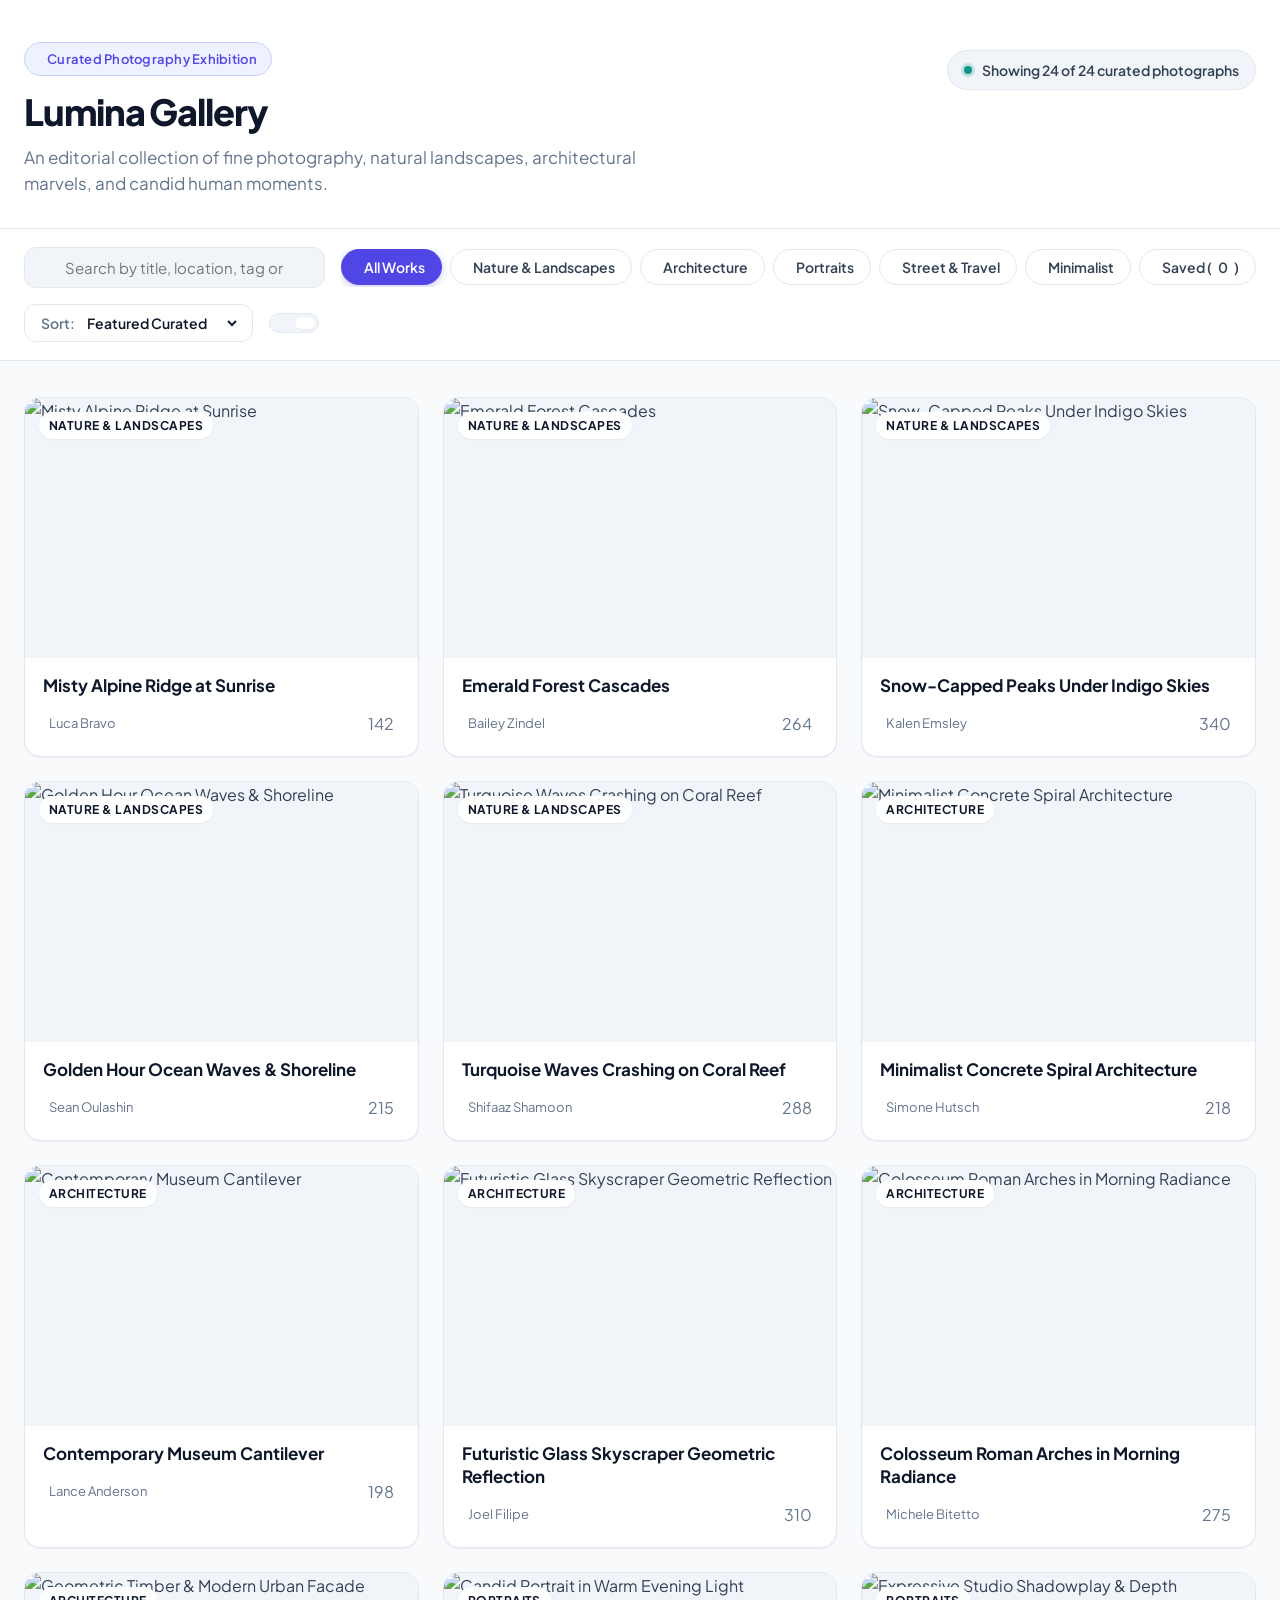
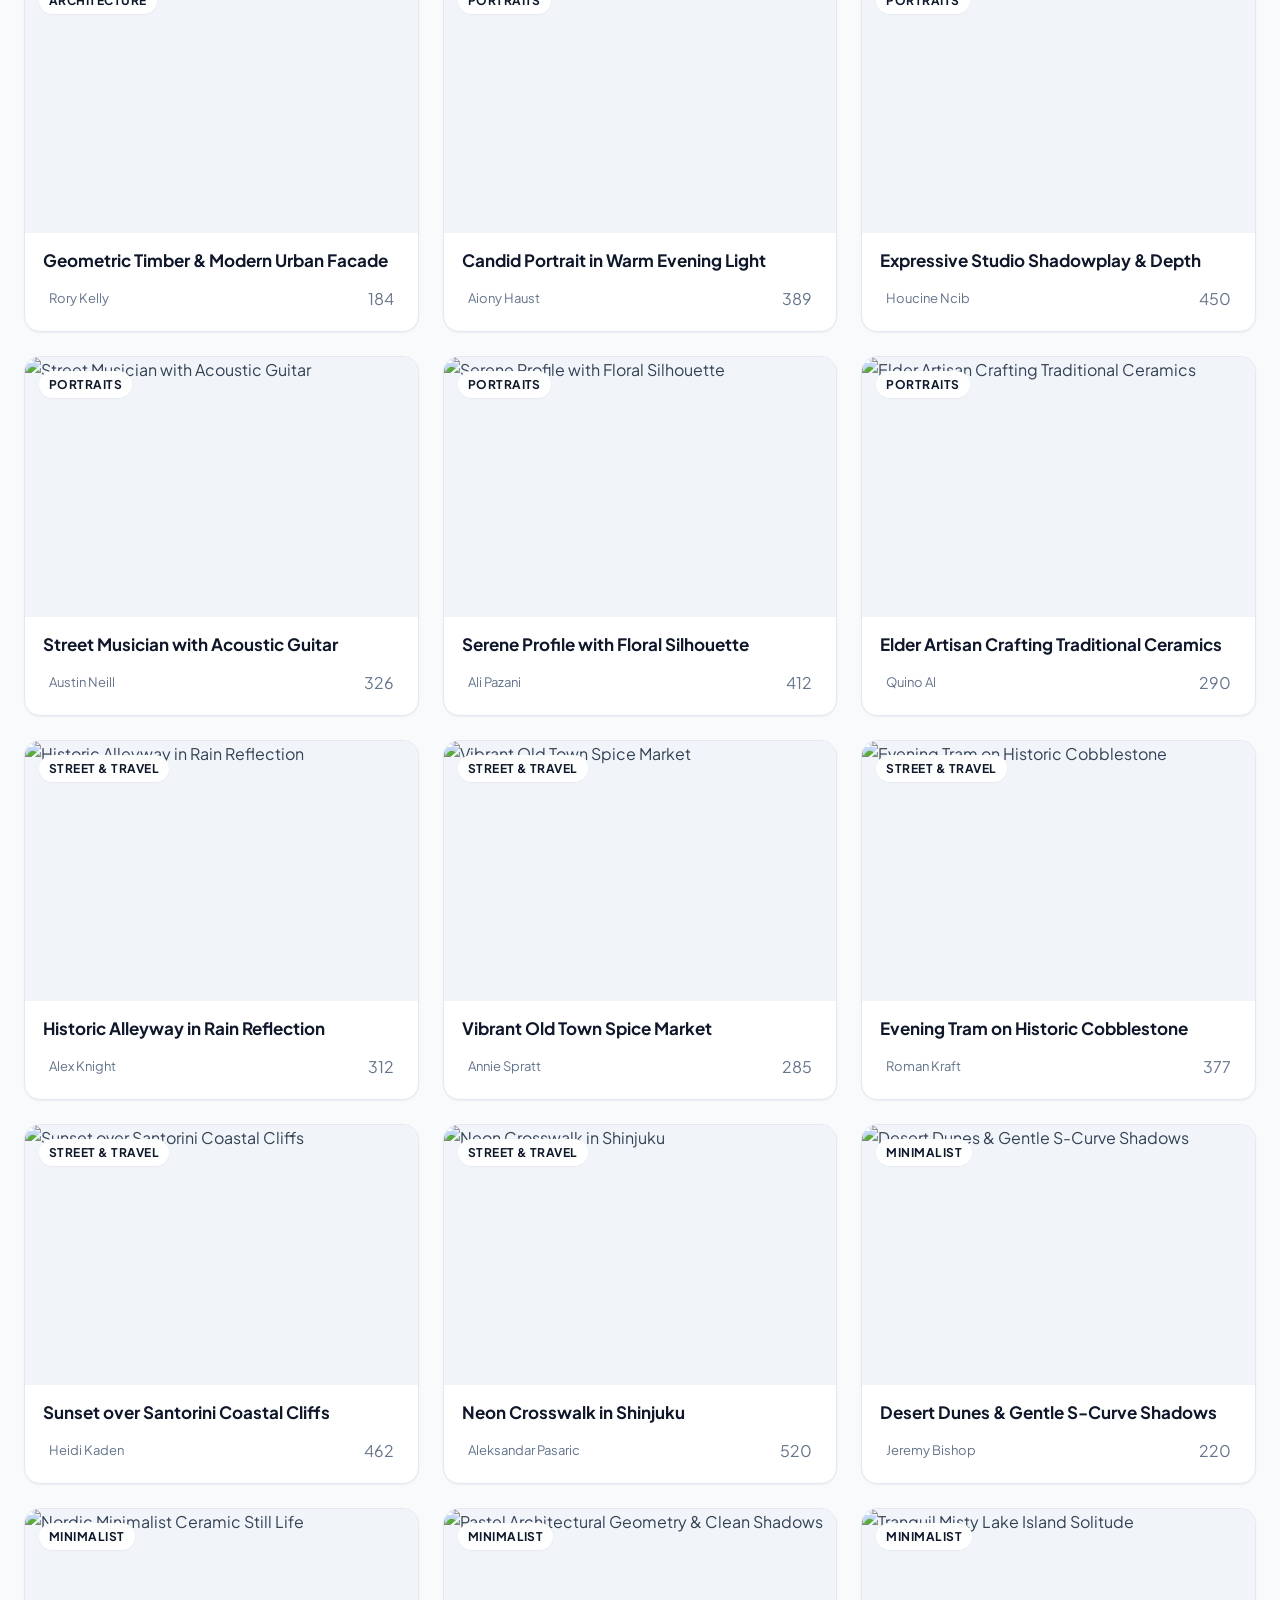
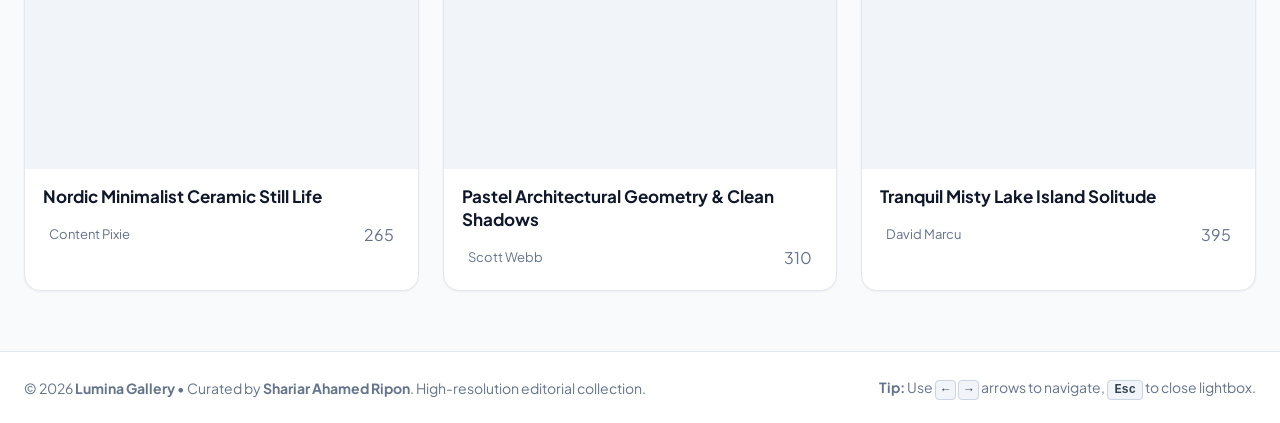
==== Task-01_CodeAlpha_ImageGallery/index.html @ cdcf2222 "feat(Task-01): complete Lumina Image Gallery with editorial UI, EXIF metadata, favorites, sorting, a" ====
<!DOCTYPE html>
<html lang="en">
<head>
  <meta charset="UTF-8">
  <meta name="viewport" content="width=device-width, initial-scale=1.0">
  <title>Lumina Gallery — Curated Visual Stories | CodeAlpha</title>
  <meta name="description" content="A human-crafted, responsive photography gallery featuring category filtering, instant search, and an interactive lightbox viewer.">
  
  <!-- Google Fonts: Plus Jakarta Sans -->
  <link rel="preconnect" href="https://fonts.googleapis.com">
  <link rel="preconnect" href="https://fonts.gstatic.com" crossorigin>
  <link href="https://fonts.googleapis.com/css2?family=Plus+Jakarta+Sans:wght@400;500;600;700;800&display=swap" rel="stylesheet">
  
  <!-- Remix Icons for clean, modern iconography -->
  <link href="https://cdn.jsdelivr.net/npm/remixicon@4.3.0/fonts/remixicon.css" rel="stylesheet">
  
  <!-- Custom Stylesheet -->
  <link rel="stylesheet" href="style.css">
</head>
<body>

  <!-- ==================== HEADER & HERO ==================== -->
  <header class="gallery-header">
    <div class="container header-container">
      <div class="brand">
        <div class="brand-badge">
          <i class="ri-camera-3-line"></i>
          <span>Curated Photography Exhibition</span>
        </div>
        <h1 class="brand-title">Lumina Gallery</h1>
        <p class="brand-subtitle">An editorial collection of fine photography, natural landscapes, architectural marvels, and candid human moments.</p>
      </div>

      <!-- Quick Stats & Actions -->
      <div class="header-actions">
        <div class="stats-badge" id="statsBadge">
          <span class="pulse-dot"></span>
          <span id="photoCountText">Showing 24 curated photographs</span>
        </div>
      </div>
    </div>
  </header>

  <!-- ==================== CONTROLS BAR (SEARCH & FILTERS) ==================== -->
  <section class="controls-section">
    <div class="container">
      <div class="controls-wrapper">
        
        <!-- Search Input -->
        <div class="search-box">
          <i class="ri-search-2-line search-icon"></i>
          <input 
            type="text" 
            id="searchInput" 
            placeholder="Search by title, location, tag or photographer..." 
            autocomplete="off"
            aria-label="Search gallery"
          >
          <button class="clear-search-btn" id="clearSearchBtn" aria-label="Clear search">
            <i class="ri-close-line"></i>
          </button>
        </div>

        <!-- Category Filters -->
        <div class="filter-group" role="tablist" aria-label="Gallery Categories">
          <button class="filter-pill active" data-category="all" role="tab" aria-selected="true">
            <i class="ri-apps-2-line"></i> All Works
          </button>
          <button class="filter-pill" data-category="nature" role="tab" aria-selected="false">
            <i class="ri-leaf-line"></i> Nature & Landscapes
          </button>
          <button class="filter-pill" data-category="architecture" role="tab" aria-selected="false">
            <i class="ri-building-4-line"></i> Architecture
          </button>
          <button class="filter-pill" data-category="portraits" role="tab" aria-selected="false">
            <i class="ri-user-smile-line"></i> Portraits
          </button>
          <button class="filter-pill" data-category="street" role="tab" aria-selected="false">
            <i class="ri-road-map-line"></i> Street & Travel
          </button>
          <button class="filter-pill" data-category="minimalist" role="tab" aria-selected="false">
            <i class="ri-compasses-2-line"></i> Minimalist
          </button>
          <button class="filter-pill fav-filter-pill" data-category="favorites" role="tab" aria-selected="false">
            <i class="ri-heart-3-line"></i> Saved (<span id="favCount">0</span>)
          </button>
        </div>

        <!-- Sort Dropdown -->
        <div class="sort-wrapper">
          <label for="sortSelect" class="sort-label"><i class="ri-arrow-up-down-line"></i> Sort:</label>
          <select id="sortSelect" class="sort-select" aria-label="Sort gallery photographs">
            <option value="featured">Featured Curated</option>
            <option value="likes-desc">Most Liked &bull; Popular</option>
            <option value="title-asc">Title &bull; A &rarr; Z</option>
            <option value="title-desc">Title &bull; Z &rarr; A</option>
          </select>
        </div>

        <!-- Layout View Toggle -->
        <div class="layout-toggle" aria-label="Grid layout toggle">
          <button class="view-btn" id="masonryViewBtn" title="Masonry Layout" aria-label="Masonry layout">
            <i class="ri-dashboard-line"></i>
          </button>
          <button class="view-btn active" id="balancedViewBtn" title="Balanced Grid Layout" aria-label="Balanced grid layout">
            <i class="ri-grid-fill"></i>
          </button>
        </div>

      </div>
    </div>
  </section>

  <!-- ==================== MAIN GALLERY SECTION ==================== -->
  <main class="container gallery-main">
    
    <!-- Gallery Grid Container -->
    <div class="gallery-grid balanced-layout" id="galleryGrid">
      <!-- Image cards are dynamically injected via JavaScript -->
    </div>

    <!-- Empty State (When no search/filter matches) -->
    <div class="empty-state" id="emptyState">
      <div class="empty-icon-wrap">
        <i class="ri-image-line"></i>
      </div>
      <h3 class="empty-title">No matching photographs found</h3>
      <p class="empty-desc">Try searching for different keywords or select a different category from above.</p>
      <button class="reset-filter-btn" id="resetFilterBtn">
        <i class="ri-refresh-line"></i> Reset Filters
      </button>
    </div>

  </main>

  <!-- ==================== LIGHTBOX MODAL ==================== -->
  <div class="lightbox-modal" id="lightboxModal" role="dialog" aria-modal="true" aria-hidden="true" tabindex="-1">
    
    <!-- Top Utility Bar -->
    <div class="lightbox-topbar">
      <div class="lightbox-counter">
        <span id="lbCurrentIndex">1</span> / <span id="lbTotalCount">12</span>
      </div>

      <div class="lightbox-actions">
        <button class="lb-btn" id="lbShareBtn" title="Share & Copy Direct Link" aria-label="Share photograph link">
          <i class="ri-share-forward-line"></i>
        </button>
        <button class="lb-btn" id="lbZoomBtn" title="Toggle Zoom (Z)" aria-label="Toggle zoom">
          <i class="ri-zoom-in-line" id="lbZoomIcon"></i>
        </button>
        <button class="lb-btn" id="lbFullscreenBtn" title="Toggle Fullscreen (F)" aria-label="Toggle fullscreen">
          <i class="ri-fullscreen-line" id="lbFsIcon"></i>
        </button>
        <a class="lb-btn" id="lbDownloadBtn" title="Download Image" aria-label="Download image" target="_blank" rel="noopener noreferrer" download>
          <i class="ri-download-2-line"></i>
        </a>
        <button class="lb-btn lb-close-btn" id="lbCloseBtn" title="Close Lightbox (Esc)" aria-label="Close lightbox">
          <i class="ri-close-line"></i>
        </button>
      </div>
    </div>

    <!-- Main Viewport (Image Stage) -->
    <div class="lightbox-viewport" id="lbViewport">
      <!-- Navigation Prev Button -->
      <button class="lb-nav-btn lb-prev-btn" id="lbPrevBtn" title="Previous Image (Left Arrow)" aria-label="Previous image">
        <i class="ri-arrow-left-s-line"></i>
      </button>

      <!-- Centered Image Container -->
      <div class="lightbox-img-wrapper" id="lbImgWrapper">
        <div class="lb-loader" id="lbLoader">
          <span class="spinner"></span>
        </div>
        <img src="" alt="Expanded View" id="lbMainImage" class="lightbox-img" draggable="false">
      </div>

      <!-- Navigation Next Button -->
      <button class="lb-nav-btn lb-next-btn" id="lbNextBtn" title="Next Image (Right Arrow)" aria-label="Next image">
        <i class="ri-arrow-right-s-line"></i>
      </button>
    </div>

    <!-- Bottom Caption & Metadata Bar -->
    <div class="lightbox-bottombar">
      <div class="lb-meta-left">
        <span class="lb-category-tag" id="lbCategory">Category</span>
        <h2 class="lb-title" id="lbTitle">Photograph Title</h2>
        <div class="lb-details">
          <span class="lb-author"><i class="ri-user-line"></i> <strong id="lbAuthor">Photographer</strong></span>
          <span class="lb-divider">&bull;</span>
          <span class="lb-location"><i class="ri-map-pin-2-line"></i> <span id="lbLocation">Location</span></span>
        </div>
        
        <!-- EXIF Camera Specs Grid -->
        <div class="lb-exif-grid" id="lbExifGrid">
          <div class="exif-badge" title="Camera Model"><i class="ri-camera-3-line"></i> <span id="lbCamera">Sony α7 IV</span></div>
          <div class="exif-badge" title="Focal Length & Aperture"><i class="ri-focus-2-line"></i> <span id="lbLens">35mm &bull; ƒ/1.8</span></div>
          <div class="exif-badge" title="Exposure & ISO"><i class="ri-timer-line"></i> <span id="lbShutter">1/500s &bull; ISO 100</span></div>
          <div class="exif-badge" title="Resolution"><i class="ri-aspect-ratio-line"></i> <span id="lbResolution">6000 × 4000</span></div>
        </div>
      </div>
      
      <div class="lb-meta-right">
        <button class="lb-like-btn" id="lbLikeBtn">
          <i class="ri-heart-line" id="lbLikeIcon"></i>
          <span id="lbLikeCount">0</span>
        </button>
      </div>
    </div>

  </div>

  <!-- Toast Notification Container -->
  <div class="toast-container" id="toastContainer" aria-live="polite"></div>

  <!-- ==================== FOOTER ==================== -->
  <footer class="gallery-footer">
    <div class="container footer-content">
      <p class="footer-copy">
        &copy; 2026 <strong>Lumina Gallery</strong> &bull; Curated by <strong>Shariar Ahamed Ripon</strong>. High-resolution editorial collection.
      </p>
      <div class="footer-links">
        <span><i class="ri-keyboard-line"></i> <strong>Tip:</strong> Use <kbd>&larr;</kbd> <kbd>&rarr;</kbd> arrows to navigate, <kbd>Esc</kbd> to close lightbox.</span>
      </div>
    </div>
  </footer>

  <!-- Custom Gallery Script -->
  <script src="script.js"></script>
</body>
</html>
---- Task-01_CodeAlpha_ImageGallery/style.css ----
/* ==========================================================================
   Lumina Gallery — Modern Editorial Design System
   Human-Crafted Light Aesthetic (CodeAlpha Internship Task 01)
   ========================================================================== */

/* --------------------------------------------------------------------------
   1. CSS Custom Properties / Design Tokens
   -------------------------------------------------------------------------- */
:root {
  /* Color Palette (Clean Light & Neutral Slate) */
  --bg-primary: #F8FAFC;         /* Crisp Slate canvas */
  --bg-surface: #FFFFFF;         /* Pure white container surface */
  --bg-subtle: #F1F5F9;          /* Soft neutral fill */
  --bg-elevated: #FFFFFF;

  /* Text Colors */
  --text-primary: #0F172A;       /* High-contrast charcoal heading */
  --text-secondary: #334155;     /* Readable body slate */
  --text-muted: #64748B;         /* Subdued caption */
  --text-inverse: #FFFFFF;

  /* Brand Accents */
  --accent-primary: #4F46E5;     /* Refined Indigo */
  --accent-hover: #4338CA;       /* Deep Indigo hover */
  --accent-light: #EEF2FF;       /* Soft Indigo tint */
  --accent-border: #C7D2FE;

  --accent-emerald: #0D9488;
  --accent-rose: #E11D48;
  --accent-amber: #D97706;

  /* Borders & Dividers */
  --border-subtle: #E2E8F0;
  --border-strong: #CBD5E1;

  /* Elevations & Realistic Multi-layered Shadows */
  --shadow-sm: 0 1px 2px 0 rgba(15, 23, 42, 0.05);
  --shadow-md: 0 4px 6px -1px rgba(15, 23, 42, 0.07), 0 2px 4px -2px rgba(15, 23, 42, 0.05);
  --shadow-lg: 0 10px 25px -3px rgba(15, 23, 42, 0.08), 0 4px 6px -4px rgba(15, 23, 42, 0.04);
  --shadow-xl: 0 20px 35px -5px rgba(15, 23, 42, 0.12), 0 8px 10px -6px rgba(15, 23, 42, 0.06);

  /* Typography */
  --font-family: 'Plus Jakarta Sans', system-ui, -apple-system, BlinkMacSystemFont, 'Segoe UI', Roboto, sans-serif;

  /* Transitions & Animation Timings */
  --transition-fast: 150ms cubic-bezier(0.4, 0, 0.2, 1);
  --transition-base: 250ms cubic-bezier(0.4, 0, 0.2, 1);
  --transition-smooth: 350ms cubic-bezier(0.16, 1, 0.3, 1);

  /* Radius */
  --radius-sm: 8px;
  --radius-md: 12px;
  --radius-lg: 16px;
  --radius-xl: 24px;
  --radius-full: 9999px;
}

/* --------------------------------------------------------------------------
   2. Reset & Global Styles
   -------------------------------------------------------------------------- */
*, *::before, *::after {
  box-sizing: border-box;
  margin: 0;
  padding: 0;
}

html {
  scroll-behavior: smooth;
  -webkit-font-smoothing: antialiased;
  -moz-osx-font-smoothing: grayscale;
}

body {
  font-family: var(--font-family);
  background-color: var(--bg-primary);
  color: var(--text-secondary);
  line-height: 1.6;
  min-height: 100vh;
  display: flex;
  flex-direction: column;
}

img {
  max-width: 100%;
  height: auto;
  display: block;
}

button, input {
  font-family: inherit;
  font-size: inherit;
  border: none;
  outline: none;
}

button {
  cursor: pointer;
}

.container {
  width: 100%;
  max-width: 1280px;
  margin: 0 auto;
  padding: 0 24px;
}

/* --------------------------------------------------------------------------
   3. Header & Hero Section
   -------------------------------------------------------------------------- */
.gallery-header {
  background-color: var(--bg-surface);
  border-bottom: 1px solid var(--border-subtle);
  padding: 40px 0 32px 0;
}

.header-container {
  display: flex;
  justify-content: space-between;
  align-items: flex-start;
  gap: 24px;
  flex-wrap: wrap;
}

.brand {
  max-width: 680px;
}

.brand-badge {
  display: inline-flex;
  align-items: center;
  gap: 8px;
  background-color: var(--accent-light);
  color: var(--accent-primary);
  border: 1px solid var(--accent-border);
  padding: 6px 14px;
  border-radius: var(--radius-full);
  font-size: 0.8125rem;
  font-weight: 600;
  margin-bottom: 14px;
  letter-spacing: 0.02em;
}

.brand-title {
  font-size: 2.25rem;
  font-weight: 800;
  color: var(--text-primary);
  letter-spacing: -0.03em;
  line-height: 1.2;
  margin-bottom: 10px;
}

.brand-subtitle {
  font-size: 1.0625rem;
  color: var(--text-muted);
  line-height: 1.55;
}

.header-actions {
  display: flex;
  align-items: center;
  gap: 12px;
  padding-top: 10px;
}

.stats-badge {
  display: inline-flex;
  align-items: center;
  gap: 10px;
  background-color: var(--bg-subtle);
  border: 1px solid var(--border-subtle);
  padding: 8px 16px;
  border-radius: var(--radius-full);
  font-size: 0.875rem;
  font-weight: 600;
  color: var(--text-secondary);
}

.pulse-dot {
  width: 8px;
  height: 8px;
  border-radius: 50%;
  background-color: var(--accent-emerald);
  box-shadow: 0 0 0 3px rgba(13, 148, 136, 0.2);
}

/* --------------------------------------------------------------------------
   4. Controls Section (Search & Categories)
   -------------------------------------------------------------------------- */
.controls-section {
  position: sticky;
  top: 0;
  z-index: 40;
  background-color: rgba(255, 255, 255, 0.92);
  backdrop-filter: blur(12px);
  -webkit-backdrop-filter: blur(12px);
  border-bottom: 1px solid var(--border-subtle);
  padding: 18px 0;
}

.controls-wrapper {
  display: flex;
  align-items: center;
  gap: 16px;
  flex-wrap: wrap;
}

/* Search Box */
.search-box {
  position: relative;
  flex: 1 1 280px;
  min-width: 240px;
  display: flex;
  align-items: center;
}

.search-icon {
  position: absolute;
  left: 14px;
  font-size: 1.125rem;
  color: var(--text-muted);
  pointer-events: none;
}

#searchInput {
  width: 100%;
  padding: 10px 40px 10px 40px;
  background-color: var(--bg-subtle);
  border: 1px solid var(--border-subtle);
  border-radius: var(--radius-md);
  font-size: 0.9375rem;
  color: var(--text-primary);
  transition: all var(--transition-fast);
}

#searchInput:focus {
  background-color: var(--bg-surface);
  border-color: var(--accent-primary);
  box-shadow: 0 0 0 3px rgba(79, 70, 229, 0.12);
}

.clear-search-btn {
  position: absolute;
  right: 12px;
  background: transparent;
  color: var(--text-muted);
  font-size: 1.125rem;
  display: none;
  align-items: center;
  justify-content: center;
  padding: 4px;
  border-radius: 50%;
  transition: color var(--transition-fast);
}

.clear-search-btn:hover {
  color: var(--text-primary);
}

.clear-search-btn.show {
  display: flex;
}

/* Category Filter Pills */
.filter-group {
  display: flex;
  align-items: center;
  gap: 8px;
  overflow-x: auto;
  padding-bottom: 2px;
  scrollbar-width: none;
}

.filter-group::-webkit-scrollbar {
  display: none;
}

.filter-pill {
  display: inline-flex;
  align-items: center;
  gap: 6px;
  padding: 8px 16px;
  background-color: var(--bg-surface);
  border: 1px solid var(--border-subtle);
  border-radius: var(--radius-full);
  font-size: 0.875rem;
  font-weight: 600;
  color: var(--text-secondary);
  white-space: nowrap;
  transition: all var(--transition-fast);
}

.filter-pill:hover {
  background-color: var(--bg-subtle);
  border-color: var(--border-strong);
  color: var(--text-primary);
}

.filter-pill.active {
  background-color: var(--accent-primary);
  border-color: var(--accent-primary);
  color: var(--text-inverse);
  box-shadow: 0 2px 8px -1px rgba(79, 70, 229, 0.35);
}

.filter-pill.fav-filter-pill:hover {
  border-color: var(--accent-rose);
  color: var(--accent-rose);
}

.filter-pill.fav-filter-pill.active {
  background-color: var(--accent-rose);
  border-color: var(--accent-rose);
  color: var(--text-inverse);
  box-shadow: 0 2px 8px -1px rgba(225, 29, 72, 0.35);
}

/* Sort Selector */
.sort-wrapper {
  display: flex;
  align-items: center;
  gap: 8px;
  background-color: var(--bg-surface);
  border: 1px solid var(--border-subtle);
  border-radius: var(--radius-md);
  padding: 4px 12px;
  font-size: 0.875rem;
}

.sort-label {
  display: inline-flex;
  align-items: center;
  gap: 4px;
  font-weight: 600;
  color: var(--text-muted);
  white-space: nowrap;
}

.sort-select {
  background: transparent;
  border: none;
  font-family: inherit;
  font-size: 0.875rem;
  font-weight: 600;
  color: var(--text-primary);
  outline: none;
  cursor: pointer;
  padding: 4px 0;
}

/* Layout View Toggle */
.layout-toggle {
  display: flex;
  align-items: center;
  background-color: var(--bg-subtle);
  border: 1px solid var(--border-subtle);
  border-radius: var(--radius-md);
  padding: 3px;
  gap: 2px;
}

.view-btn {
  background: transparent;
  color: var(--text-muted);
  padding: 6px 10px;
  border-radius: var(--radius-sm);
  font-size: 1.125rem;
  display: flex;
  align-items: center;
  justify-content: center;
  transition: all var(--transition-fast);
}

.view-btn:hover {
  color: var(--text-primary);
}

.view-btn.active {
  background-color: var(--bg-surface);
  color: var(--accent-primary);
  box-shadow: var(--shadow-sm);
}

/* --------------------------------------------------------------------------
   5. Gallery Grid & Card Component
   -------------------------------------------------------------------------- */
.gallery-main {
  flex: 1;
  padding-top: 36px;
  padding-bottom: 60px;
}

/* Default / Balanced Grid Layout */
.gallery-grid {
  display: grid;
  gap: 24px;
  transition: all var(--transition-smooth);
}

.gallery-grid.balanced-layout {
  grid-template-columns: repeat(auto-fill, minmax(320px, 1fr));
}

.gallery-grid.masonry-layout {
  columns: 3 320px;
  column-gap: 24px;
}

.gallery-grid.masonry-layout .photo-card {
  break-inside: avoid;
  margin-bottom: 24px;
}

/* Photo Card */
.photo-card {
  background-color: var(--bg-surface);
  border-radius: var(--radius-lg);
  border: 1px solid var(--border-subtle);
  overflow: hidden;
  box-shadow: var(--shadow-sm);
  transition: transform var(--transition-base), box-shadow var(--transition-base), border-color var(--transition-base);
  position: relative;
  display: flex;
  flex-direction: column;
}

.photo-card:hover {
  transform: translateY(-4px);
  box-shadow: var(--shadow-lg);
  border-color: var(--border-strong);
}

.photo-media {
  position: relative;
  overflow: hidden;
  background-color: var(--bg-subtle);
  cursor: pointer;
}

.gallery-grid.balanced-layout .photo-media {
  height: 260px;
}

.photo-card-img {
  width: 100%;
  height: 100%;
  object-fit: cover;
  transition: transform var(--transition-smooth);
}

.photo-card:hover .photo-card-img {
  transform: scale(1.05);
}

/* Category Badge on Card */
.photo-badge {
  position: absolute;
  top: 14px;
  left: 14px;
  z-index: 10;
  background: rgba(255, 255, 255, 0.94);
  backdrop-filter: blur(8px);
  padding: 4px 10px;
  border-radius: var(--radius-full);
  font-size: 0.75rem;
  font-weight: 700;
  text-transform: uppercase;
  letter-spacing: 0.04em;
  color: var(--text-primary);
  box-shadow: var(--shadow-sm);
}

/* Card Hover Quick-Overlay */
.photo-overlay {
  position: absolute;
  inset: 0;
  background: linear-gradient(180deg, rgba(15, 23, 42, 0.05) 0%, rgba(15, 23, 42, 0.65) 100%);
  opacity: 0;
  transition: opacity var(--transition-base);
  display: flex;
  align-items: flex-end;
  justify-content: space-between;
  padding: 16px;
}

.photo-card:hover .photo-overlay {
  opacity: 1;
}

.overlay-expand-btn {
  background: rgba(255, 255, 255, 0.95);
  color: var(--text-primary);
  border-radius: var(--radius-full);
  padding: 8px 14px;
  font-size: 0.8125rem;
  font-weight: 600;
  display: inline-flex;
  align-items: center;
  gap: 6px;
  transform: translateY(10px);
  transition: all var(--transition-fast);
}

.photo-card:hover .overlay-expand-btn {
  transform: translateY(0);
}

.overlay-expand-btn:hover {
  background: var(--text-inverse);
  color: var(--accent-primary);
}

/* Card Content / Details */
.photo-info {
  padding: 16px 18px;
  display: flex;
  flex-direction: column;
  gap: 6px;
}

.photo-title {
  font-size: 1.0625rem;
  font-weight: 700;
  color: var(--text-primary);
  line-height: 1.35;
  cursor: pointer;
  transition: color var(--transition-fast);
}

.photo-title:hover {
  color: var(--accent-primary);
}

.photo-meta-bar {
  display: flex;
  justify-content: space-between;
  align-items: center;
  font-size: 0.8125rem;
  color: var(--text-muted);
  margin-top: 4px;
}

.photo-author {
  display: inline-flex;
  align-items: center;
  gap: 6px;
}

.photo-actions {
  display: flex;
  align-items: center;
  gap: 8px;
}

.card-action-btn {
  background: transparent;
  color: var(--text-muted);
  padding: 6px;
  border-radius: var(--radius-sm);
  font-size: 1rem;
  display: inline-flex;
  align-items: center;
  gap: 4px;
  transition: all var(--transition-fast);
}

.card-action-btn:hover {
  background-color: var(--bg-subtle);
  color: var(--accent-rose);
}

.card-action-btn.liked {
  color: var(--accent-rose);
}

.card-action-btn.liked i {
  font-weight: 900;
}

/* --------------------------------------------------------------------------
   6. Empty State
   -------------------------------------------------------------------------- */
.empty-state {
  display: none;
  flex-direction: column;
  align-items: center;
  justify-content: center;
  text-align: center;
  padding: 80px 24px;
  background-color: var(--bg-surface);
  border: 1px dashed var(--border-strong);
  border-radius: var(--radius-xl);
  margin: 20px 0;
}

.empty-state.show {
  display: flex;
}

.empty-icon-wrap {
  width: 64px;
  height: 64px;
  border-radius: 50%;
  background-color: var(--bg-subtle);
  color: var(--text-muted);
  display: flex;
  align-items: center;
  justify-content: center;
  font-size: 2rem;
  margin-bottom: 16px;
}

.empty-title {
  font-size: 1.25rem;
  font-weight: 700;
  color: var(--text-primary);
  margin-bottom: 8px;
}

.empty-desc {
  font-size: 0.9375rem;
  color: var(--text-muted);
  max-width: 420px;
  margin-bottom: 20px;
}

.reset-filter-btn {
  background-color: var(--accent-primary);
  color: var(--text-inverse);
  padding: 10px 20px;
  border-radius: var(--radius-full);
  font-size: 0.875rem;
  font-weight: 600;
  display: inline-flex;
  align-items: center;
  gap: 8px;
  transition: background-color var(--transition-fast);
}

.reset-filter-btn:hover {
  background-color: var(--accent-hover);
}

/* --------------------------------------------------------------------------
   7. Interactive Lightbox Modal
   -------------------------------------------------------------------------- */
.lightbox-modal {
  position: fixed;
  inset: 0;
  z-index: 100;
  background-color: rgba(15, 23, 42, 0.92);
  backdrop-filter: blur(16px);
  -webkit-backdrop-filter: blur(16px);
  display: flex;
  flex-direction: column;
  opacity: 0;
  visibility: hidden;
  transition: opacity var(--transition-smooth), visibility var(--transition-smooth);
}

.lightbox-modal.active {
  opacity: 1;
  visibility: visible;
}

/* Lightbox Topbar */
.lightbox-topbar {
  display: flex;
  justify-content: space-between;
  align-items: center;
  padding: 16px 28px;
  background: linear-gradient(180deg, rgba(15, 23, 42, 0.8) 0%, transparent 100%);
  color: var(--text-inverse);
  z-index: 10;
}

.lightbox-counter {
  font-size: 0.9375rem;
  font-weight: 600;
  background: rgba(255, 255, 255, 0.12);
  padding: 6px 14px;
  border-radius: var(--radius-full);
  letter-spacing: 0.04em;
}

.lightbox-actions {
  display: flex;
  align-items: center;
  gap: 10px;
}

.lb-btn {
  width: 40px;
  height: 40px;
  border-radius: 50%;
  background: rgba(255, 255, 255, 0.12);
  color: var(--text-inverse);
  display: flex;
  align-items: center;
  justify-content: center;
  font-size: 1.25rem;
  text-decoration: none;
  transition: all var(--transition-fast);
}

.lb-btn:hover {
  background: rgba(255, 255, 255, 0.25);
  transform: scale(1.06);
}

.lb-close-btn:hover {
  background: var(--accent-rose);
}

/* Viewport / Main Stage */
.lightbox-viewport {
  flex: 1;
  position: relative;
  display: flex;
  align-items: center;
  justify-content: center;
  padding: 10px 80px;
  overflow: hidden;
}

.lightbox-img-wrapper {
  position: relative;
  max-width: 100%;
  max-height: 72vh;
  display: flex;
  align-items: center;
  justify-content: center;
  transition: transform var(--transition-base);
}

.lightbox-img {
  max-width: 100%;
  max-height: 72vh;
  object-fit: contain;
  border-radius: var(--radius-md);
  box-shadow: var(--shadow-xl);
  user-select: none;
  transition: transform var(--transition-base), opacity var(--transition-fast);
}

.lightbox-img.zoomed {
  cursor: grab;
  transform: scale(1.5);
  max-height: none;
}

/* Lightbox Spinner Loader */
.lb-loader {
  position: absolute;
  display: none;
  align-items: center;
  justify-content: center;
  z-index: 5;
}

.lb-loader.show {
  display: flex;
}

.spinner {
  width: 40px;
  height: 40px;
  border: 3px solid rgba(255, 255, 255, 0.2);
  border-top-color: var(--accent-primary);
  border-radius: 50%;
  animation: spin 0.8s linear infinite;
}

@keyframes spin {
  to { transform: rotate(360deg); }
}

/* Navigation Buttons */
.lb-nav-btn {
  position: absolute;
  top: 50%;
  transform: translateY(-50%);
  width: 52px;
  height: 52px;
  border-radius: 50%;
  background: rgba(255, 255, 255, 0.15);
  color: var(--text-inverse);
  font-size: 1.75rem;
  display: flex;
  align-items: center;
  justify-content: center;
  z-index: 10;
  transition: all var(--transition-fast);
}

.lb-nav-btn:hover {
  background: rgba(255, 255, 255, 0.3);
  transform: translateY(-50%) scale(1.08);
}

.lb-prev-btn { left: 24px; }
.lb-next-btn { right: 24px; }

/* Lightbox Bottombar */
.lightbox-bottombar {
  display: flex;
  justify-content: space-between;
  align-items: flex-end;
  padding: 20px 32px;
  background: linear-gradient(0deg, rgba(15, 23, 42, 0.85) 0%, transparent 100%);
  color: var(--text-inverse);
  z-index: 10;
  flex-wrap: wrap;
  gap: 16px;
}

.lb-meta-left {
  max-width: 650px;
}

.lb-category-tag {
  display: inline-block;
  background-color: var(--accent-primary);
  color: var(--text-inverse);
  font-size: 0.6875rem;
  font-weight: 700;
  text-transform: uppercase;
  letter-spacing: 0.05em;
  padding: 3px 10px;
  border-radius: var(--radius-full);
  margin-bottom: 6px;
}

.lb-title {
  font-size: 1.375rem;
  font-weight: 700;
  line-height: 1.3;
  margin-bottom: 4px;
}

.lb-details {
  display: flex;
  align-items: center;
  gap: 8px;
  font-size: 0.875rem;
  color: rgba(255, 255, 255, 0.75);
}

.lb-details i {
  margin-right: 4px;
}

.lb-divider {
  opacity: 0.4;
}

/* EXIF Camera Specs Grid */
.lb-exif-grid {
  display: flex;
  align-items: center;
  gap: 8px;
  flex-wrap: wrap;
  margin-top: 10px;
}

.exif-badge {
  display: inline-flex;
  align-items: center;
  gap: 5px;
  background: rgba(255, 255, 255, 0.1);
  border: 1px solid rgba(255, 255, 255, 0.15);
  padding: 4px 10px;
  border-radius: var(--radius-sm);
  font-size: 0.75rem;
  font-weight: 500;
  color: rgba(255, 255, 255, 0.88);
  letter-spacing: 0.02em;
}

.exif-badge i {
  color: var(--accent-border);
  font-size: 0.875rem;
}

.lb-like-btn {
  background: rgba(255, 255, 255, 0.12);
  color: var(--text-inverse);
  border: 1px solid rgba(255, 255, 255, 0.2);
  padding: 8px 18px;
  border-radius: var(--radius-full);
  font-size: 0.9375rem;
  font-weight: 600;
  display: inline-flex;
  align-items: center;
  gap: 8px;
  transition: all var(--transition-fast);
}

.lb-like-btn:hover {
  background: rgba(255, 255, 255, 0.22);
}

.lb-like-btn.liked {
  background-color: var(--accent-rose);
  border-color: var(--accent-rose);
}

/* --------------------------------------------------------------------------
   8. Toast Notification System
   -------------------------------------------------------------------------- */
.toast-container {
  position: fixed;
  bottom: 24px;
  right: 24px;
  z-index: 150;
  display: flex;
  flex-direction: column;
  gap: 10px;
  pointer-events: none;
}

.toast {
  pointer-events: auto;
  background-color: var(--text-primary);
  color: var(--text-inverse);
  padding: 12px 20px;
  border-radius: var(--radius-md);
  box-shadow: var(--shadow-xl);
  font-size: 0.875rem;
  font-weight: 600;
  display: flex;
  align-items: center;
  gap: 10px;
  opacity: 0;
  transform: translateY(16px);
  animation: toastIn 0.3s cubic-bezier(0.16, 1, 0.3, 1) forwards,
             toastOut 0.3s cubic-bezier(0.16, 1, 0.3, 1) forwards 2.7s;
}

.toast-icon {
  font-size: 1.125rem;
  color: var(--accent-border);
}

.toast.toast-success .toast-icon {
  color: #34D399;
}

.toast.toast-like .toast-icon {
  color: #FB7185;
}

@keyframes toastIn {
  to {
    opacity: 1;
    transform: translateY(0);
  }
}

@keyframes toastOut {
  to {
    opacity: 0;
    transform: translateY(16px);
  }
}

/* --------------------------------------------------------------------------
   8. Footer
   -------------------------------------------------------------------------- */
.gallery-footer {
  background-color: var(--bg-surface);
  border-top: 1px solid var(--border-subtle);
  padding: 24px 0;
  font-size: 0.875rem;
  color: var(--text-muted);
}

.footer-content {
  display: flex;
  justify-content: space-between;
  align-items: center;
  flex-wrap: wrap;
  gap: 16px;
}

.footer-copy code {
  background-color: var(--bg-subtle);
  color: var(--accent-primary);
  padding: 2px 6px;
  border-radius: var(--radius-sm);
  font-weight: 600;
}

kbd {
  background-color: var(--bg-subtle);
  border: 1px solid var(--border-strong);
  border-radius: 4px;
  padding: 2px 6px;
  font-size: 0.75rem;
  font-weight: 700;
  color: var(--text-secondary);
}

/* --------------------------------------------------------------------------
   9. Responsive Breakpoints
   -------------------------------------------------------------------------- */
@media (max-width: 992px) {
  .gallery-grid.masonry-layout {
    columns: 2 280px;
  }
  .lightbox-viewport {
    padding: 10px 40px;
  }
}

@media (max-width: 768px) {
  .brand-title {
    font-size: 1.75rem;
  }
  .controls-wrapper {
    flex-direction: column;
    align-items: stretch;
  }
  .filter-group {
    width: 100%;
    overflow-x: auto;
  }
  .layout-toggle {
    display: none; /* Auto stacked on small screens */
  }
  .gallery-grid.masonry-layout {
    columns: 1;
  }
  .lightbox-viewport {
    padding: 10px 10px;
  }
  .lb-nav-btn {
    width: 42px;
    height: 42px;
    font-size: 1.4rem;
  }
  .lb-prev-btn { left: 8px; }
  .lb-next-btn { right: 8px; }
  .lightbox-topbar, .lightbox-bottombar {
    padding: 12px 16px;
  }
  .lb-title {
    font-size: 1.125rem;
  }
  .footer-content {
    flex-direction: column;
    text-align: center;
  }
}
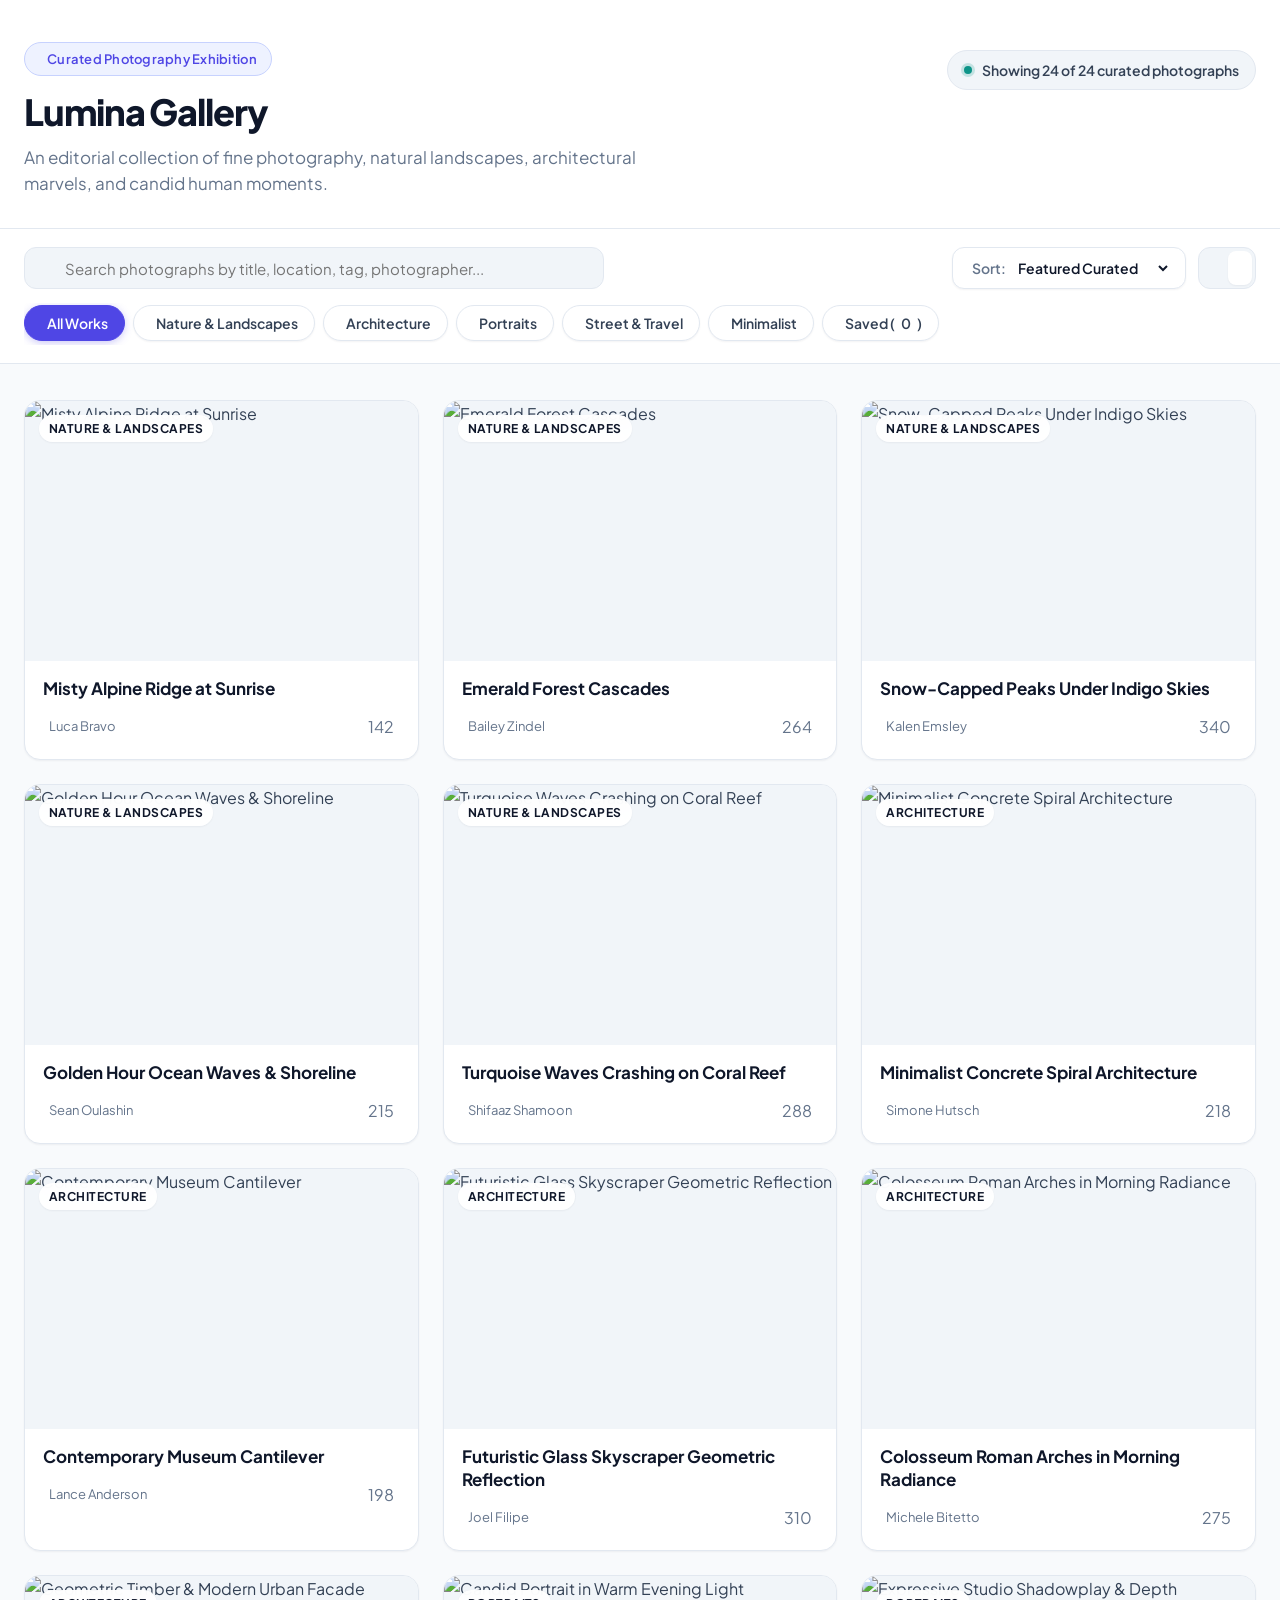
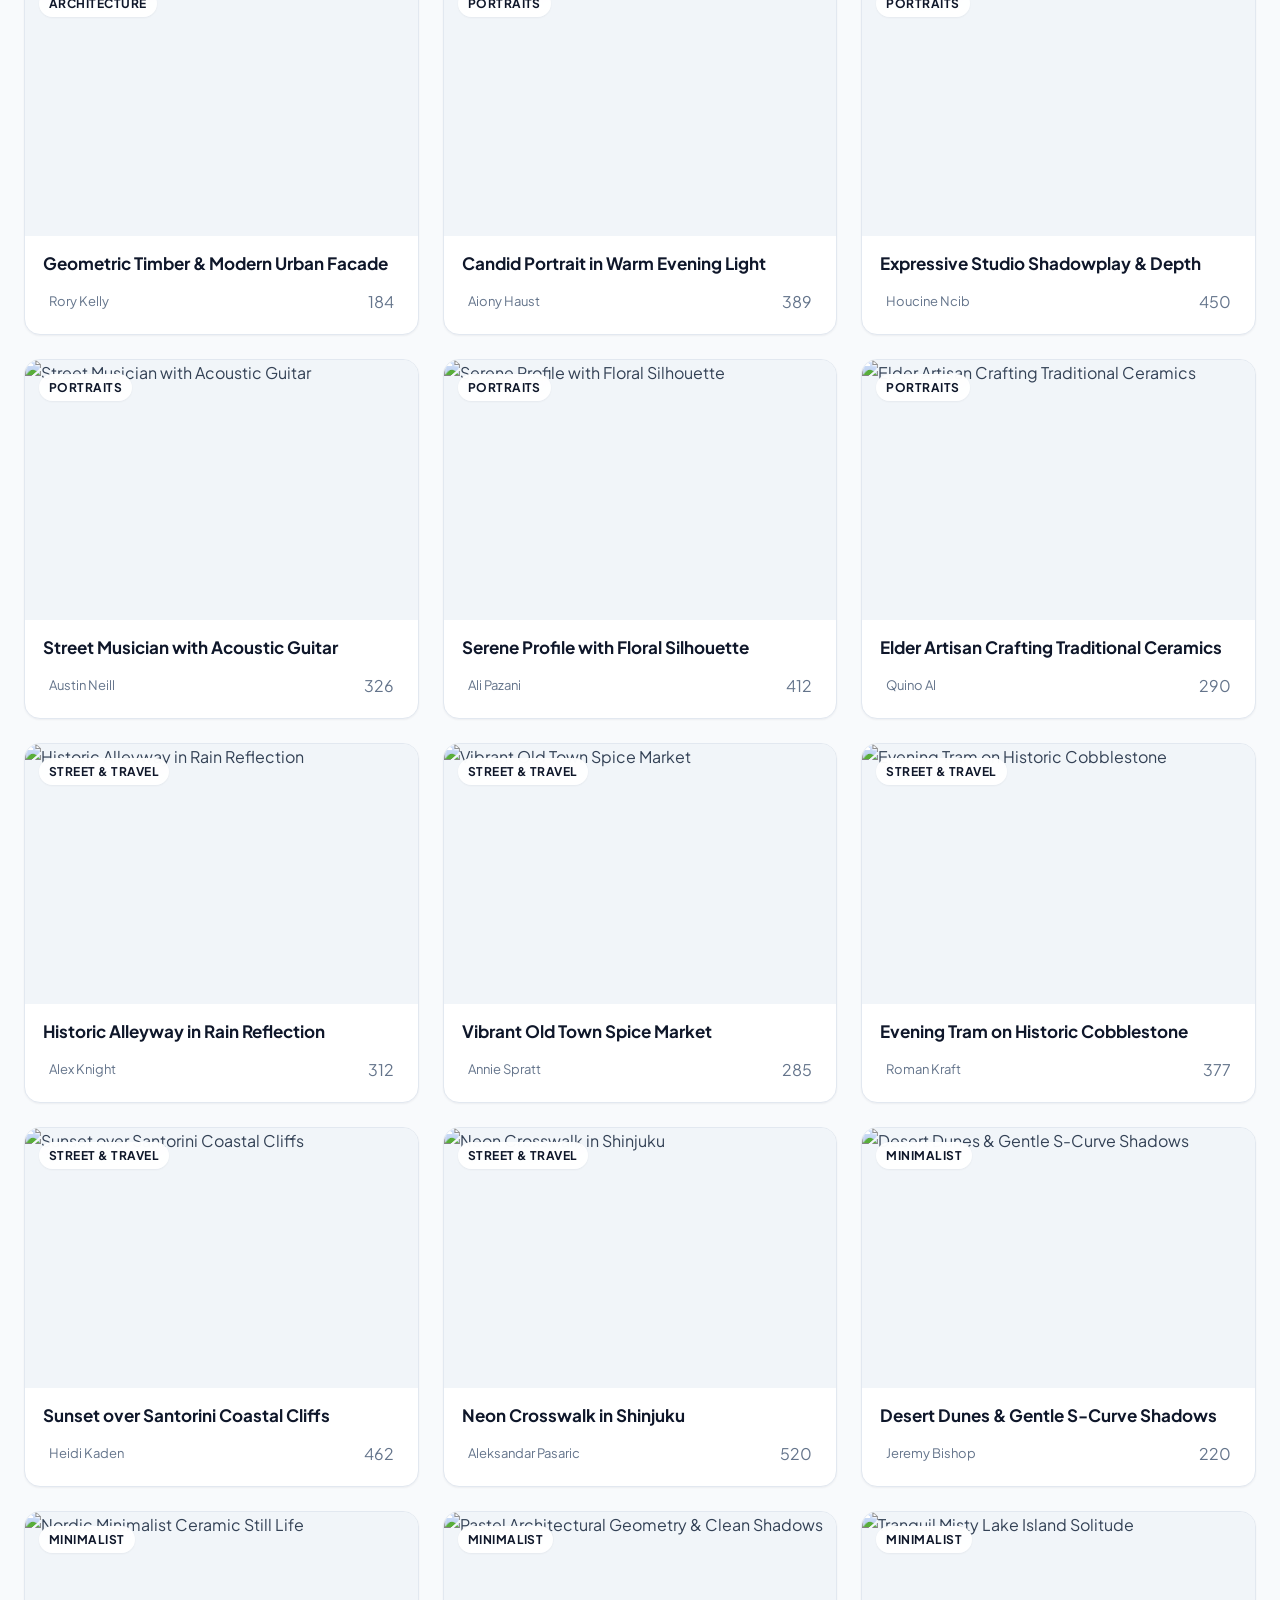
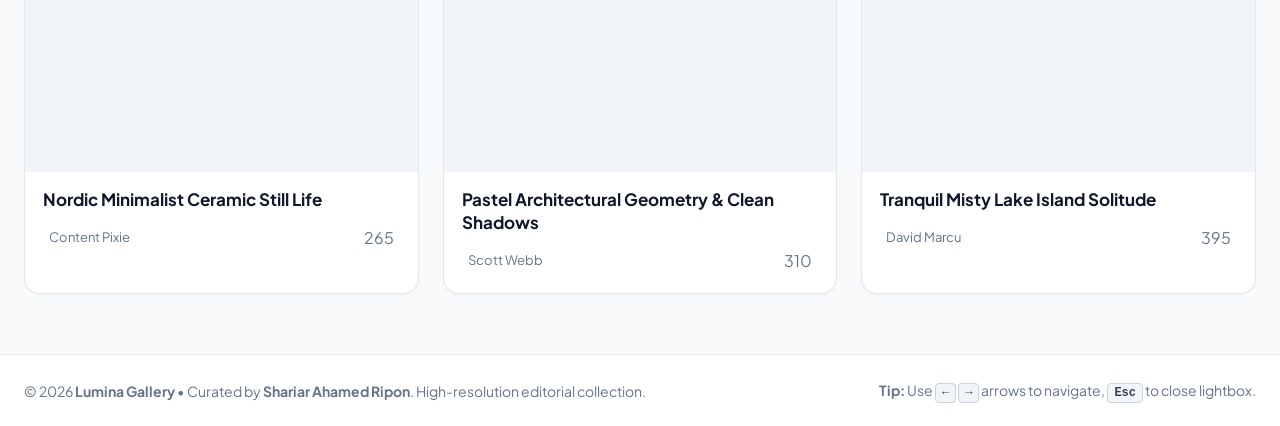
==== commit 4a9abf15: "style(Task-01): redesign controls bar into balanced modern two-row toolbar layout" ====
--- a/Task-01_CodeAlpha_ImageGallery/index.html
+++ b/Task-01_CodeAlpha_ImageGallery/index.html
@@ -46,65 +46,73 @@
     <div class="container">
       <div class="controls-wrapper">
         
-        <!-- Search Input -->
-        <div class="search-box">
-          <i class="ri-search-2-line search-icon"></i>
-          <input 
-            type="text" 
-            id="searchInput" 
-            placeholder="Search by title, location, tag or photographer..." 
-            autocomplete="off"
-            aria-label="Search gallery"
-          >
-          <button class="clear-search-btn" id="clearSearchBtn" aria-label="Clear search">
-            <i class="ri-close-line"></i>
-          </button>
-        </div>
-
-        <!-- Category Filters -->
-        <div class="filter-group" role="tablist" aria-label="Gallery Categories">
-          <button class="filter-pill active" data-category="all" role="tab" aria-selected="true">
-            <i class="ri-apps-2-line"></i> All Works
-          </button>
-          <button class="filter-pill" data-category="nature" role="tab" aria-selected="false">
-            <i class="ri-leaf-line"></i> Nature & Landscapes
-          </button>
-          <button class="filter-pill" data-category="architecture" role="tab" aria-selected="false">
-            <i class="ri-building-4-line"></i> Architecture
-          </button>
-          <button class="filter-pill" data-category="portraits" role="tab" aria-selected="false">
-            <i class="ri-user-smile-line"></i> Portraits
-          </button>
-          <button class="filter-pill" data-category="street" role="tab" aria-selected="false">
-            <i class="ri-road-map-line"></i> Street & Travel
-          </button>
-          <button class="filter-pill" data-category="minimalist" role="tab" aria-selected="false">
-            <i class="ri-compasses-2-line"></i> Minimalist
-          </button>
-          <button class="filter-pill fav-filter-pill" data-category="favorites" role="tab" aria-selected="false">
-            <i class="ri-heart-3-line"></i> Saved (<span id="favCount">0</span>)
-          </button>
-        </div>
-
-        <!-- Sort Dropdown -->
-        <div class="sort-wrapper">
-          <label for="sortSelect" class="sort-label"><i class="ri-arrow-up-down-line"></i> Sort:</label>
-          <select id="sortSelect" class="sort-select" aria-label="Sort gallery photographs">
-            <option value="featured">Featured Curated</option>
-            <option value="likes-desc">Most Liked &bull; Popular</option>
-            <option value="title-asc">Title &bull; A &rarr; Z</option>
-            <option value="title-desc">Title &bull; Z &rarr; A</option>
-          </select>
-        </div>
-
-        <!-- Layout View Toggle -->
-        <div class="layout-toggle" aria-label="Grid layout toggle">
-          <button class="view-btn" id="masonryViewBtn" title="Masonry Layout" aria-label="Masonry layout">
-            <i class="ri-dashboard-line"></i>
-          </button>
-          <button class="view-btn active" id="balancedViewBtn" title="Balanced Grid Layout" aria-label="Balanced grid layout">
-            <i class="ri-grid-fill"></i>
-          </button>
+        <!-- Top Controls Bar: Search + Sort & Layout -->
+        <div class="controls-top-bar">
+          <!-- Search Input -->
+          <div class="search-box">
+            <i class="ri-search-2-line search-icon"></i>
+            <input 
+              type="text" 
+              id="searchInput" 
+              placeholder="Search photographs by title, location, tag, photographer..." 
+              autocomplete="off"
+              aria-label="Search gallery"
+            >
+            <button class="clear-search-btn" id="clearSearchBtn" aria-label="Clear search">
+              <i class="ri-close-line"></i>
+            </button>
+          </div>
+
+          <!-- Secondary Actions: Sort + View Toggle -->
+          <div class="controls-actions">
+            <!-- Sort Dropdown -->
+            <div class="sort-wrapper">
+              <span class="sort-label"><i class="ri-arrow-up-down-line"></i> Sort:</span>
+              <select id="sortSelect" class="sort-select" aria-label="Sort gallery photographs">
+                <option value="featured">Featured Curated</option>
+                <option value="likes-desc">Most Liked &bull; Popular</option>
+                <option value="title-asc">Title &bull; A &rarr; Z</option>
+                <option value="title-desc">Title &bull; Z &rarr; A</option>
+              </select>
+            </div>
+
+            <!-- Layout View Toggle -->
+            <div class="layout-toggle" aria-label="Grid layout toggle">
+              <button class="view-btn" id="masonryViewBtn" title="Masonry Layout" aria-label="Masonry layout">
+                <i class="ri-dashboard-line"></i>
+              </button>
+              <button class="view-btn active" id="balancedViewBtn" title="Balanced Grid Layout" aria-label="Balanced grid layout">
+                <i class="ri-grid-fill"></i>
+              </button>
+            </div>
+          </div>
+        </div>
+
+        <!-- Bottom Controls Bar: Category Filter Pills -->
+        <div class="controls-bottom-bar">
+          <div class="filter-group" role="tablist" aria-label="Gallery Categories">
+            <button class="filter-pill active" data-category="all" role="tab" aria-selected="true">
+              <i class="ri-apps-2-line"></i> All Works
+            </button>
+            <button class="filter-pill" data-category="nature" role="tab" aria-selected="false">
+              <i class="ri-leaf-line"></i> Nature & Landscapes
+            </button>
+            <button class="filter-pill" data-category="architecture" role="tab" aria-selected="false">
+              <i class="ri-building-4-line"></i> Architecture
+            </button>
+            <button class="filter-pill" data-category="portraits" role="tab" aria-selected="false">
+              <i class="ri-user-smile-line"></i> Portraits
+            </button>
+            <button class="filter-pill" data-category="street" role="tab" aria-selected="false">
+              <i class="ri-road-map-line"></i> Street & Travel
+            </button>
+            <button class="filter-pill" data-category="minimalist" role="tab" aria-selected="false">
+              <i class="ri-compasses-2-line"></i> Minimalist
+            </button>
+            <button class="filter-pill fav-filter-pill" data-category="favorites" role="tab" aria-selected="false">
+              <i class="ri-heart-3-line"></i> Saved (<span id="favCount">0</span>)
+            </button>
+          </div>
         </div>
 
       </div>
--- a/Task-01_CodeAlpha_ImageGallery/style.css
+++ b/Task-01_CodeAlpha_ImageGallery/style.css
@@ -199,18 +199,29 @@
 
 .controls-wrapper {
   display: flex;
-  align-items: center;
+  flex-direction: column;
+  gap: 14px;
+  width: 100%;
+}
+
+/* Top Controls Row: Search + Sort & Layout Actions */
+.controls-top-bar {
+  display: flex;
+  align-items: center;
+  justify-content: space-between;
   gap: 16px;
+  width: 100%;
   flex-wrap: wrap;
 }
 
 /* Search Box */
 .search-box {
   position: relative;
-  flex: 1 1 280px;
-  min-width: 240px;
-  display: flex;
-  align-items: center;
+  flex: 1 1 320px;
+  max-width: 580px;
+  display: flex;
+  align-items: center;
+  height: 42px;
 }
 
 .search-icon {
@@ -223,7 +234,8 @@
 
 #searchInput {
   width: 100%;
-  padding: 10px 40px 10px 40px;
+  height: 100%;
+  padding: 0 40px 0 40px;
   background-color: var(--bg-subtle);
   border: 1px solid var(--border-subtle);
   border-radius: var(--radius-md);
@@ -260,58 +272,12 @@
   display: flex;
 }
 
-/* Category Filter Pills */
-.filter-group {
-  display: flex;
-  align-items: center;
-  gap: 8px;
-  overflow-x: auto;
-  padding-bottom: 2px;
-  scrollbar-width: none;
-}
-
-.filter-group::-webkit-scrollbar {
-  display: none;
-}
-
-.filter-pill {
-  display: inline-flex;
-  align-items: center;
-  gap: 6px;
-  padding: 8px 16px;
-  background-color: var(--bg-surface);
-  border: 1px solid var(--border-subtle);
-  border-radius: var(--radius-full);
-  font-size: 0.875rem;
-  font-weight: 600;
-  color: var(--text-secondary);
-  white-space: nowrap;
-  transition: all var(--transition-fast);
-}
-
-.filter-pill:hover {
-  background-color: var(--bg-subtle);
-  border-color: var(--border-strong);
-  color: var(--text-primary);
-}
-
-.filter-pill.active {
-  background-color: var(--accent-primary);
-  border-color: var(--accent-primary);
-  color: var(--text-inverse);
-  box-shadow: 0 2px 8px -1px rgba(79, 70, 229, 0.35);
-}
-
-.filter-pill.fav-filter-pill:hover {
-  border-color: var(--accent-rose);
-  color: var(--accent-rose);
-}
-
-.filter-pill.fav-filter-pill.active {
-  background-color: var(--accent-rose);
-  border-color: var(--accent-rose);
-  color: var(--text-inverse);
-  box-shadow: 0 2px 8px -1px rgba(225, 29, 72, 0.35);
+/* Secondary Actions (Sort + Layout Toggle) */
+.controls-actions {
+  display: flex;
+  align-items: center;
+  gap: 12px;
+  flex-wrap: wrap;
 }
 
 /* Sort Selector */
@@ -322,14 +288,21 @@
   background-color: var(--bg-surface);
   border: 1px solid var(--border-subtle);
   border-radius: var(--radius-md);
-  padding: 4px 12px;
+  padding: 0 14px;
+  height: 42px;
   font-size: 0.875rem;
+  box-shadow: var(--shadow-sm);
+  transition: border-color var(--transition-fast);
+}
+
+.sort-wrapper:hover {
+  border-color: var(--border-strong);
 }
 
 .sort-label {
   display: inline-flex;
   align-items: center;
-  gap: 4px;
+  gap: 5px;
   font-weight: 600;
   color: var(--text-muted);
   white-space: nowrap;
@@ -356,17 +329,19 @@
   border-radius: var(--radius-md);
   padding: 3px;
   gap: 2px;
+  height: 42px;
 }
 
 .view-btn {
   background: transparent;
   color: var(--text-muted);
-  padding: 6px 10px;
+  padding: 6px 12px;
   border-radius: var(--radius-sm);
   font-size: 1.125rem;
   display: flex;
   align-items: center;
   justify-content: center;
+  height: 100%;
   transition: all var(--transition-fast);
 }
 
@@ -378,6 +353,65 @@
   background-color: var(--bg-surface);
   color: var(--accent-primary);
   box-shadow: var(--shadow-sm);
+}
+
+/* Bottom Controls Row: Category Filter Pills */
+.controls-bottom-bar {
+  width: 100%;
+}
+
+.filter-group {
+  display: flex;
+  align-items: center;
+  gap: 8px;
+  overflow-x: auto;
+  padding: 2px 0 4px 0;
+  scrollbar-width: none;
+}
+
+.filter-group::-webkit-scrollbar {
+  display: none;
+}
+
+.filter-pill {
+  display: inline-flex;
+  align-items: center;
+  gap: 6px;
+  padding: 8px 16px;
+  background-color: var(--bg-surface);
+  border: 1px solid var(--border-subtle);
+  border-radius: var(--radius-full);
+  font-size: 0.875rem;
+  font-weight: 600;
+  color: var(--text-secondary);
+  white-space: nowrap;
+  box-shadow: var(--shadow-sm);
+  transition: all var(--transition-fast);
+}
+
+.filter-pill:hover {
+  background-color: var(--bg-subtle);
+  border-color: var(--border-strong);
+  color: var(--text-primary);
+}
+
+.filter-pill.active {
+  background-color: var(--accent-primary);
+  border-color: var(--accent-primary);
+  color: var(--text-inverse);
+  box-shadow: 0 2px 8px -1px rgba(79, 70, 229, 0.35);
+}
+
+.filter-pill.fav-filter-pill:hover {
+  border-color: var(--accent-rose);
+  color: var(--accent-rose);
+}
+
+.filter-pill.fav-filter-pill.active {
+  background-color: var(--accent-rose);
+  border-color: var(--accent-rose);
+  color: var(--text-inverse);
+  box-shadow: 0 2px 8px -1px rgba(225, 29, 72, 0.35);
 }
 
 /* --------------------------------------------------------------------------
@@ -1017,15 +1051,29 @@
     font-size: 1.75rem;
   }
   .controls-wrapper {
+    gap: 10px;
+  }
+  .controls-top-bar {
     flex-direction: column;
     align-items: stretch;
+    gap: 10px;
+  }
+  .search-box {
+    max-width: 100%;
+    width: 100%;
+  }
+  .controls-actions {
+    justify-content: space-between;
+    width: 100%;
+  }
+  .sort-wrapper {
+    flex: 1;
+    justify-content: space-between;
   }
   .filter-group {
     width: 100%;
     overflow-x: auto;
-  }
-  .layout-toggle {
-    display: none; /* Auto stacked on small screens */
+    padding-bottom: 6px;
   }
   .gallery-grid.masonry-layout {
     columns: 1;
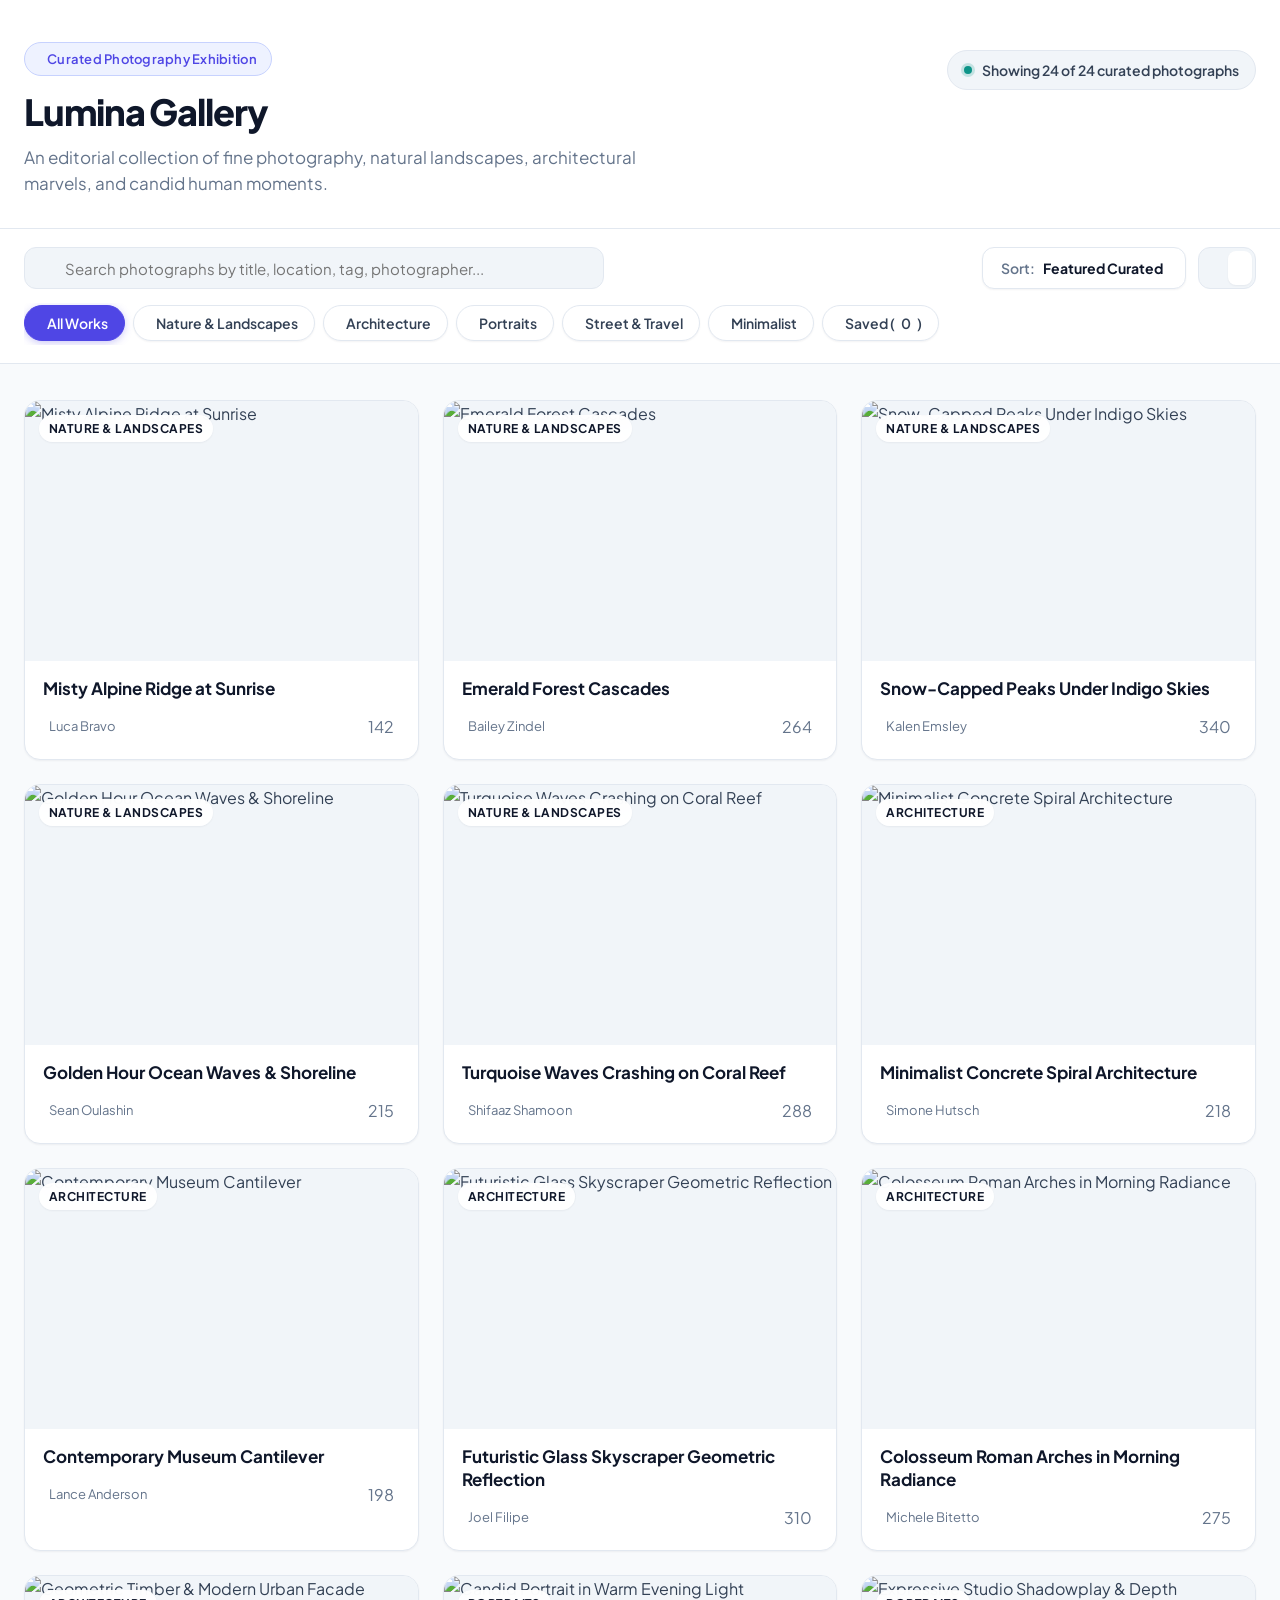
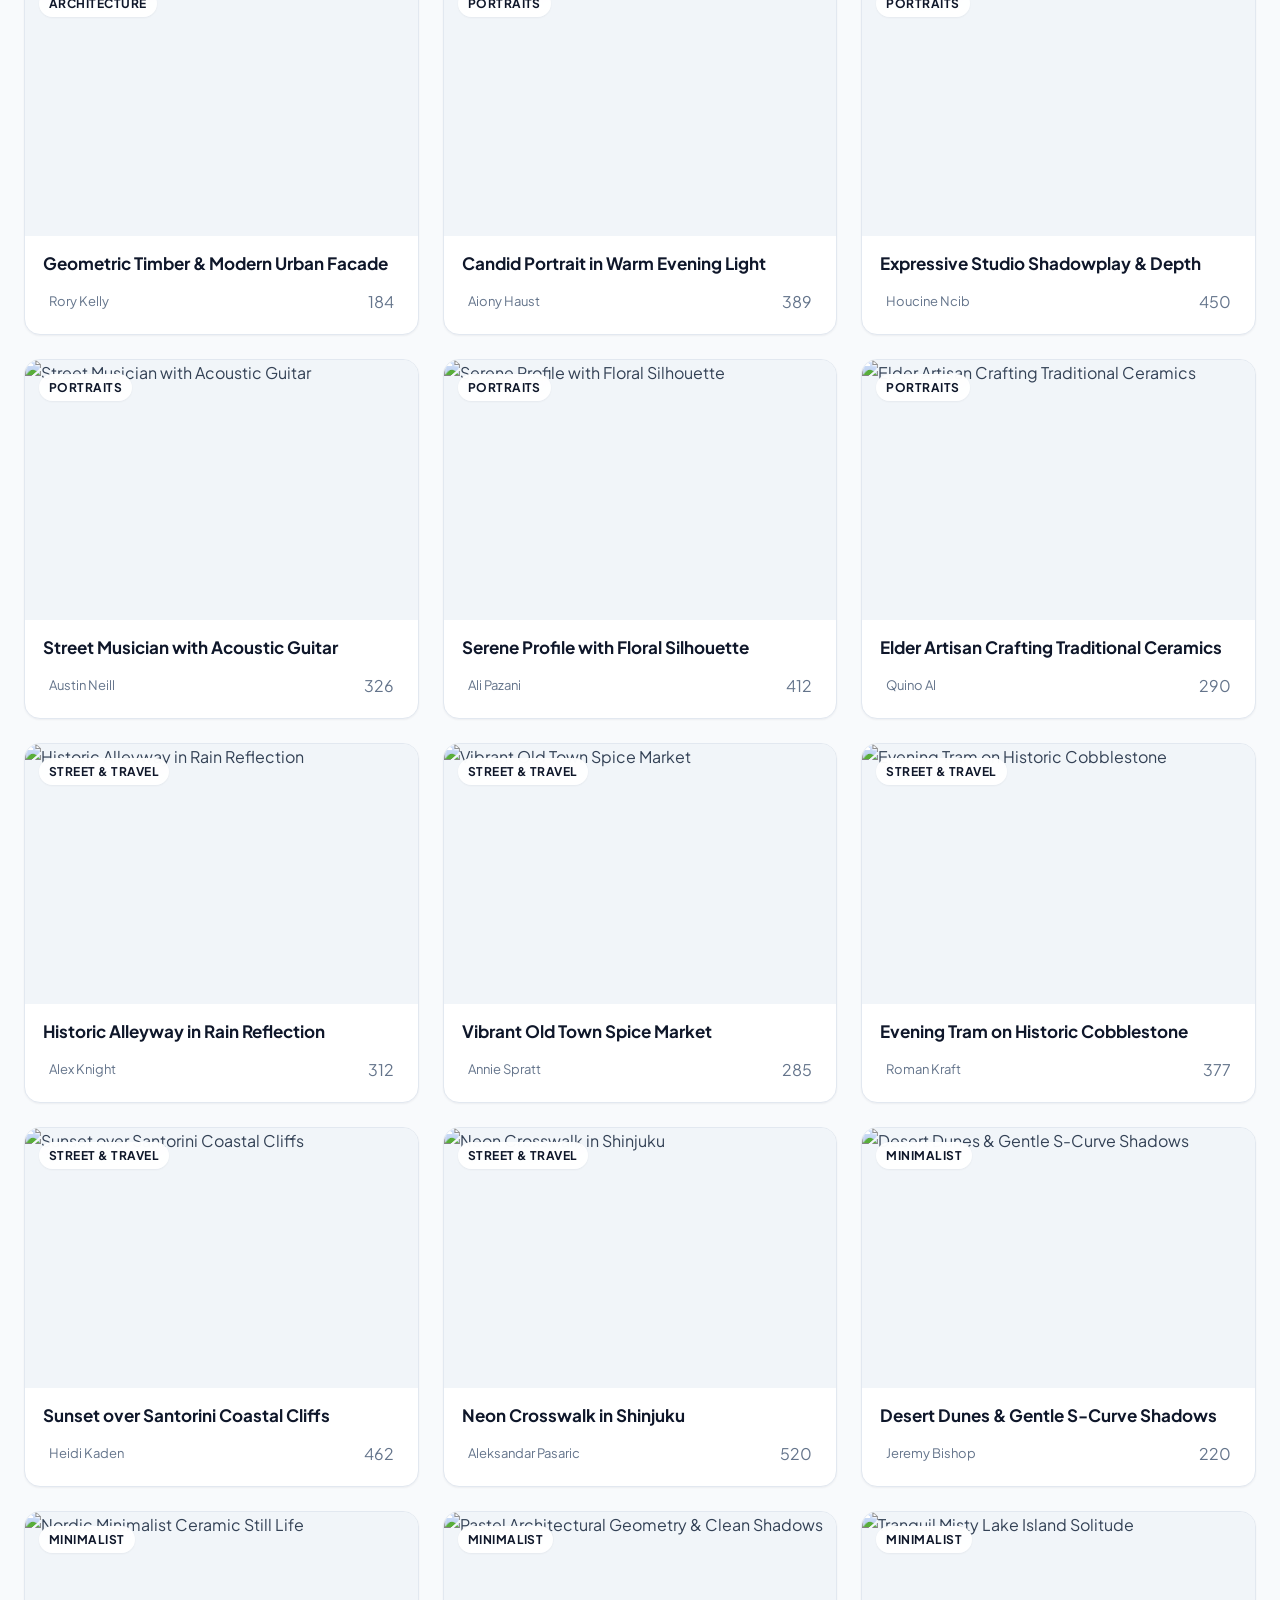
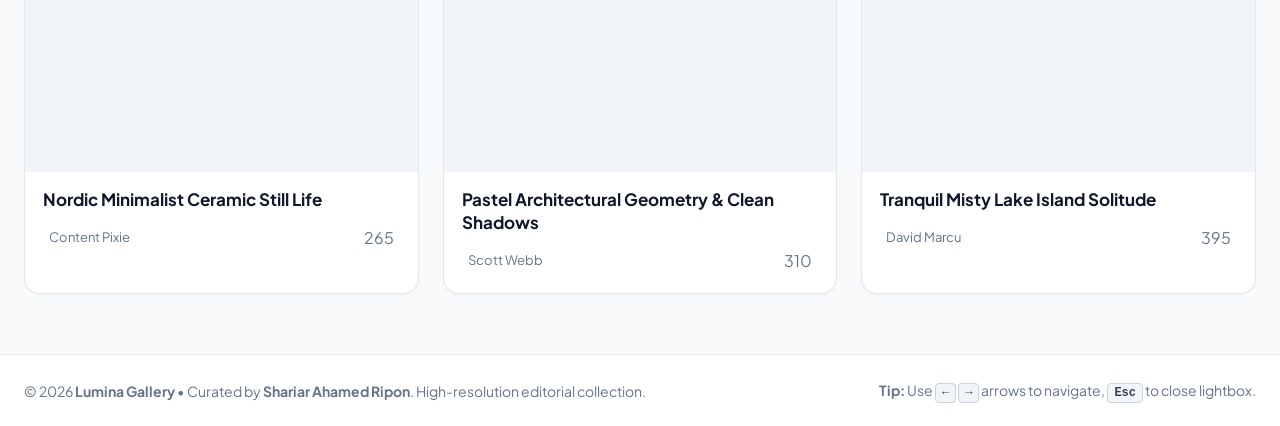
==== commit d0f4ef30: "feat(Task-01): replace native select with custom styled floating dropdown component" ====
--- a/Task-01_CodeAlpha_ImageGallery/index.html
+++ b/Task-01_CodeAlpha_ImageGallery/index.html
@@ -65,15 +65,35 @@
 
           <!-- Secondary Actions: Sort + View Toggle -->
           <div class="controls-actions">
-            <!-- Sort Dropdown -->
-            <div class="sort-wrapper">
-              <span class="sort-label"><i class="ri-arrow-up-down-line"></i> Sort:</span>
-              <select id="sortSelect" class="sort-select" aria-label="Sort gallery photographs">
-                <option value="featured">Featured Curated</option>
-                <option value="likes-desc">Most Liked &bull; Popular</option>
-                <option value="title-asc">Title &bull; A &rarr; Z</option>
-                <option value="title-desc">Title &bull; Z &rarr; A</option>
-              </select>
+            <!-- Custom Modern Sort Dropdown -->
+            <div class="custom-dropdown" id="sortDropdown">
+              <button class="dropdown-trigger" id="sortTrigger" aria-haspopup="listbox" aria-expanded="false" type="button">
+                <span class="dropdown-label"><i class="ri-arrow-up-down-line"></i> Sort:</span>
+                <span class="dropdown-current" id="sortCurrentText">Featured Curated</span>
+                <i class="ri-arrow-down-s-line dropdown-arrow" id="dropdownArrow"></i>
+              </button>
+              <div class="dropdown-menu" role="listbox" id="sortMenu" aria-label="Sort options">
+                <div class="dropdown-item active" role="option" data-value="featured" aria-selected="true" tabindex="0">
+                  <i class="ri-sparkling-line item-icon"></i>
+                  <span>Featured Curated</span>
+                  <i class="ri-check-line check-icon"></i>
+                </div>
+                <div class="dropdown-item" role="option" data-value="likes-desc" aria-selected="false" tabindex="0">
+                  <i class="ri-heart-line item-icon"></i>
+                  <span>Most Liked &bull; Popular</span>
+                  <i class="ri-check-line check-icon"></i>
+                </div>
+                <div class="dropdown-item" role="option" data-value="title-asc" aria-selected="false" tabindex="0">
+                  <i class="ri-sort-alphabet-asc item-icon"></i>
+                  <span>Title &bull; A &rarr; Z</span>
+                  <i class="ri-check-line check-icon"></i>
+                </div>
+                <div class="dropdown-item" role="option" data-value="title-desc" aria-selected="false" tabindex="0">
+                  <i class="ri-sort-alphabet-desc item-icon"></i>
+                  <span>Title &bull; Z &rarr; A</span>
+                  <i class="ri-check-line check-icon"></i>
+                </div>
+              </div>
             </div>
 
             <!-- Layout View Toggle -->
--- a/Task-01_CodeAlpha_ImageGallery/style.css
+++ b/Task-01_CodeAlpha_ImageGallery/style.css
@@ -280,44 +280,134 @@
   flex-wrap: wrap;
 }
 
-/* Sort Selector */
-.sort-wrapper {
-  display: flex;
+/* Custom Modern Dropdown Component */
+.custom-dropdown {
+  position: relative;
+  user-select: none;
+}
+
+.dropdown-trigger {
+  height: 42px;
+  display: inline-flex;
   align-items: center;
   gap: 8px;
+  padding: 0 14px;
   background-color: var(--bg-surface);
   border: 1px solid var(--border-subtle);
   border-radius: var(--radius-md);
-  padding: 0 14px;
-  height: 42px;
-  font-size: 0.875rem;
-  box-shadow: var(--shadow-sm);
-  transition: border-color var(--transition-fast);
-}
-
-.sort-wrapper:hover {
-  border-color: var(--border-strong);
-}
-
-.sort-label {
-  display: inline-flex;
-  align-items: center;
-  gap: 5px;
-  font-weight: 600;
-  color: var(--text-muted);
-  white-space: nowrap;
-}
-
-.sort-select {
-  background: transparent;
-  border: none;
-  font-family: inherit;
   font-size: 0.875rem;
   font-weight: 600;
   color: var(--text-primary);
+  cursor: pointer;
+  box-shadow: var(--shadow-sm);
+  transition: border-color var(--transition-fast), box-shadow var(--transition-fast);
+}
+
+.dropdown-trigger:hover,
+.custom-dropdown.open .dropdown-trigger {
+  border-color: var(--accent-primary);
+  box-shadow: 0 0 0 3px rgba(79, 70, 229, 0.12);
+}
+
+.dropdown-label {
+  display: inline-flex;
+  align-items: center;
+  gap: 4px;
+  color: var(--text-muted);
+  font-weight: 600;
+}
+
+.dropdown-current {
+  color: var(--text-primary);
+  font-weight: 700;
+}
+
+.dropdown-arrow {
+  font-size: 1.125rem;
+  color: var(--text-muted);
+  transition: transform var(--transition-fast), color var(--transition-fast);
+}
+
+.custom-dropdown.open .dropdown-arrow {
+  transform: rotate(180deg);
+  color: var(--accent-primary);
+}
+
+/* Floating Dropdown Menu */
+.dropdown-menu {
+  position: absolute;
+  top: calc(100% + 6px);
+  right: 0;
+  min-width: 230px;
+  background-color: var(--bg-surface);
+  border: 1px solid var(--border-subtle);
+  border-radius: var(--radius-md);
+  box-shadow: var(--shadow-lg);
+  padding: 6px;
+  z-index: 50;
+  display: flex;
+  flex-direction: column;
+  gap: 2px;
+  opacity: 0;
+  visibility: hidden;
+  transform: translateY(-8px);
+  transition: opacity var(--transition-fast), transform var(--transition-fast), visibility var(--transition-fast);
+}
+
+.custom-dropdown.open .dropdown-menu {
+  opacity: 1;
+  visibility: visible;
+  transform: translateY(0);
+}
+
+.dropdown-item {
+  display: flex;
+  align-items: center;
+  gap: 10px;
+  padding: 8px 12px;
+  border-radius: var(--radius-sm);
+  font-size: 0.875rem;
+  font-weight: 500;
+  color: var(--text-secondary);
+  cursor: pointer;
   outline: none;
-  cursor: pointer;
-  padding: 4px 0;
+  transition: all var(--transition-fast);
+}
+
+.dropdown-item:hover,
+.dropdown-item:focus {
+  background-color: var(--bg-subtle);
+  color: var(--text-primary);
+}
+
+.dropdown-item.active {
+  background-color: var(--accent-light);
+  color: var(--accent-primary);
+  font-weight: 700;
+}
+
+.item-icon {
+  font-size: 1.0625rem;
+  color: var(--text-muted);
+}
+
+.dropdown-item.active .item-icon {
+  color: var(--accent-primary);
+}
+
+.dropdown-item span {
+  flex: 1;
+}
+
+.check-icon {
+  display: none;
+  font-size: 1.125rem;
+  color: var(--accent-primary);
+  margin-left: auto;
+}
+
+.dropdown-item.active .check-icon {
+  display: inline-block;
 }
 
 /* Layout View Toggle */
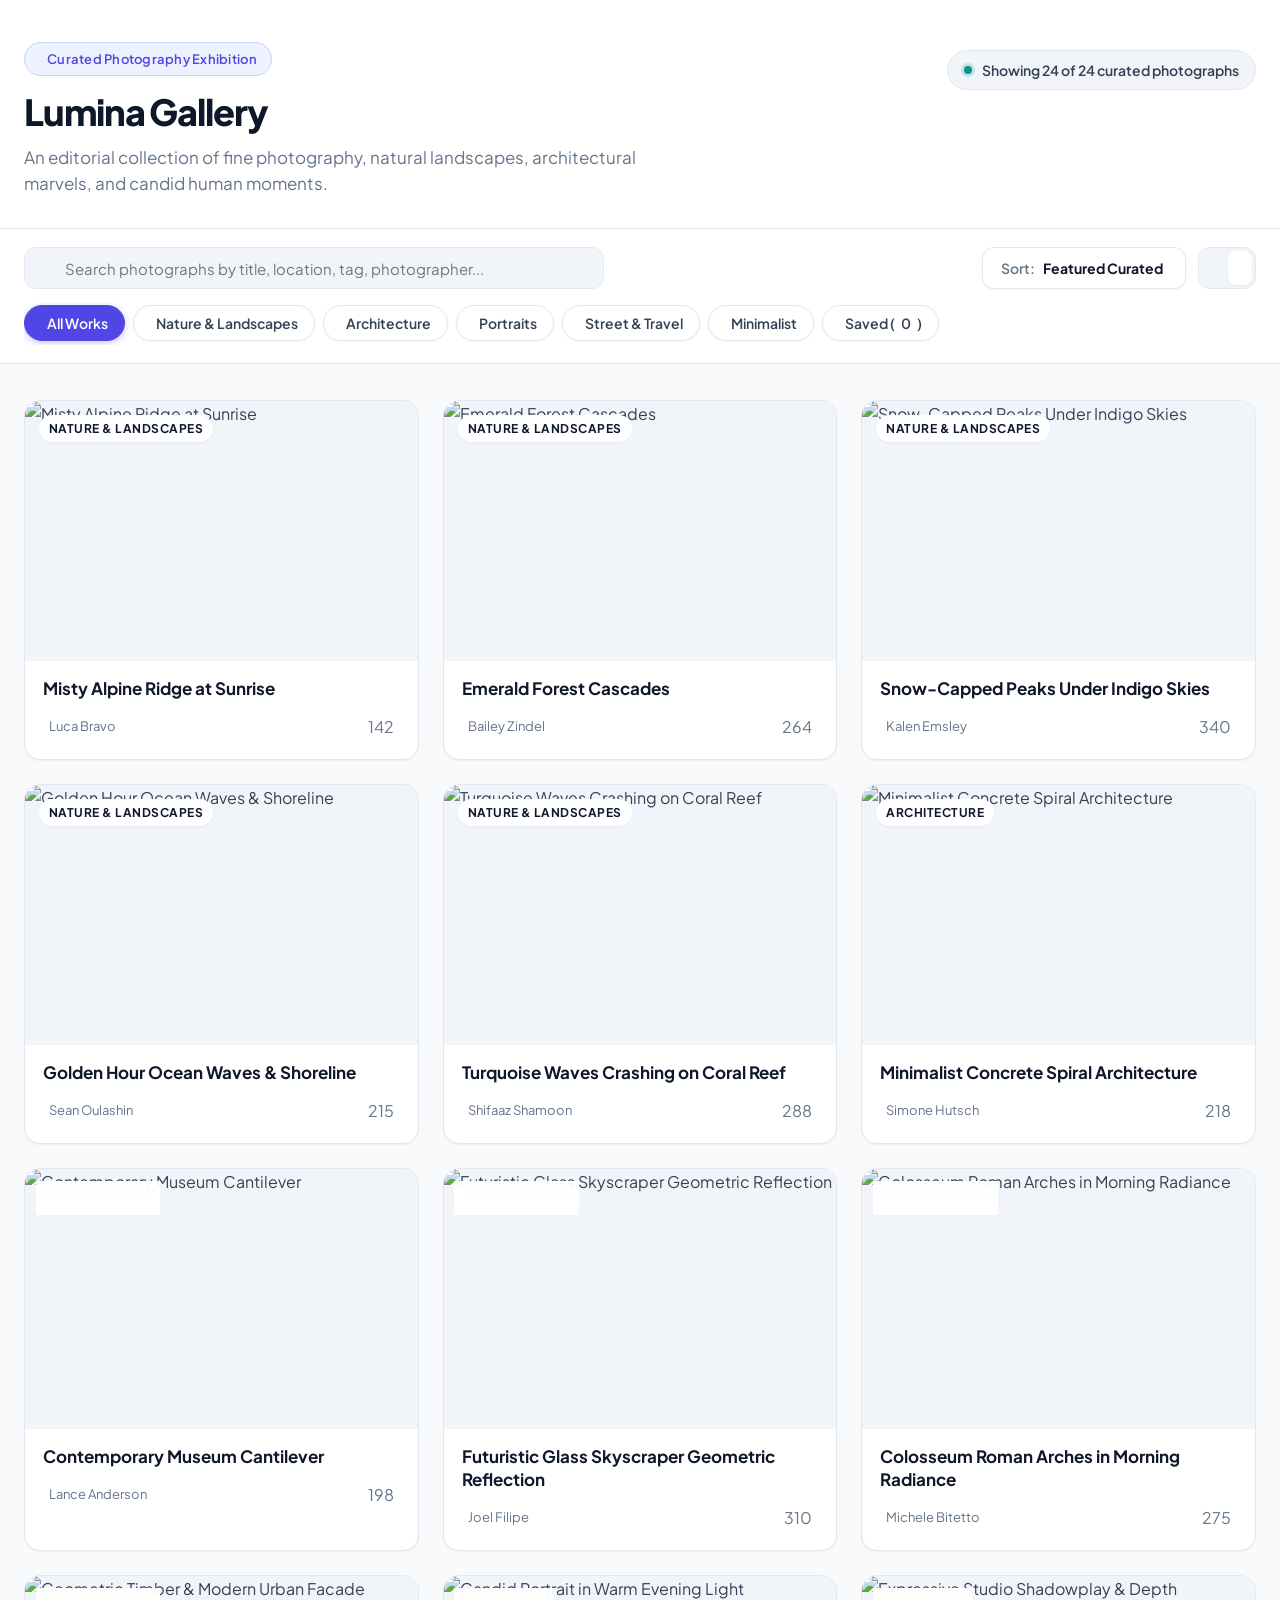
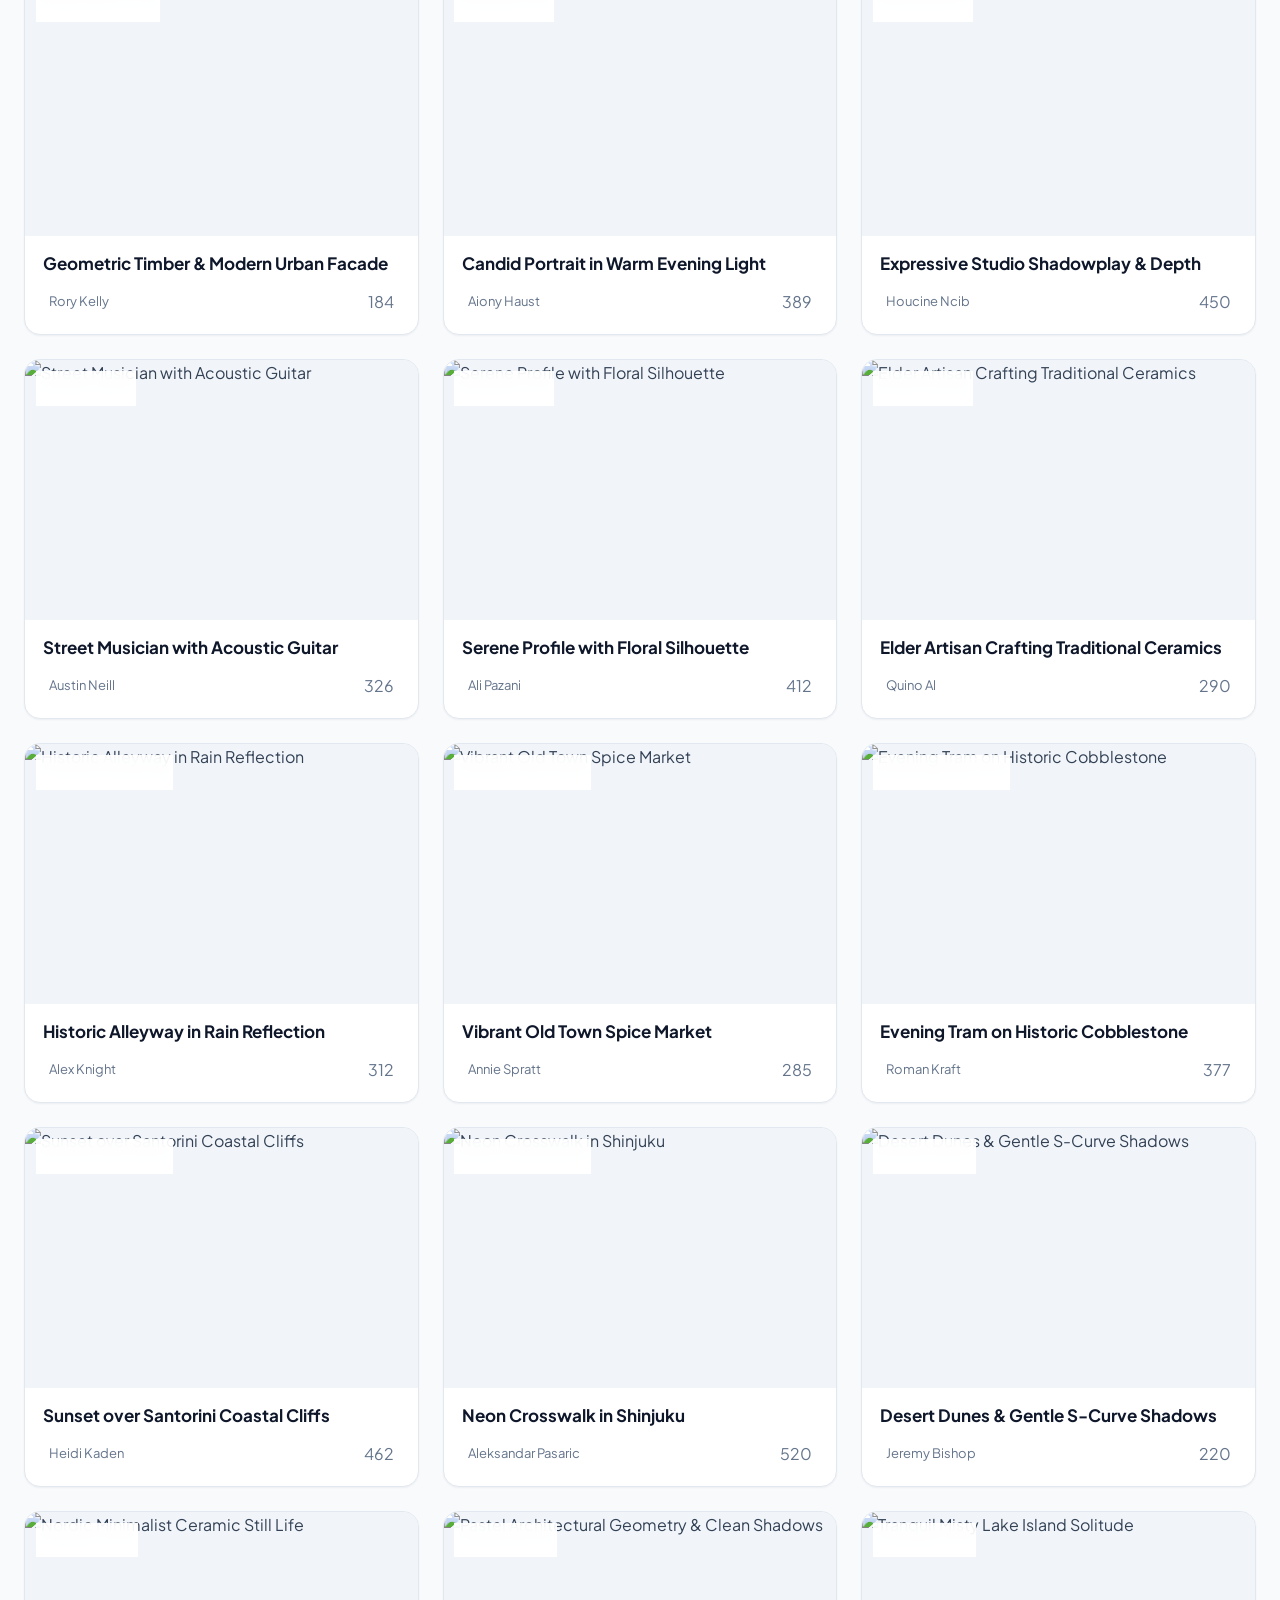
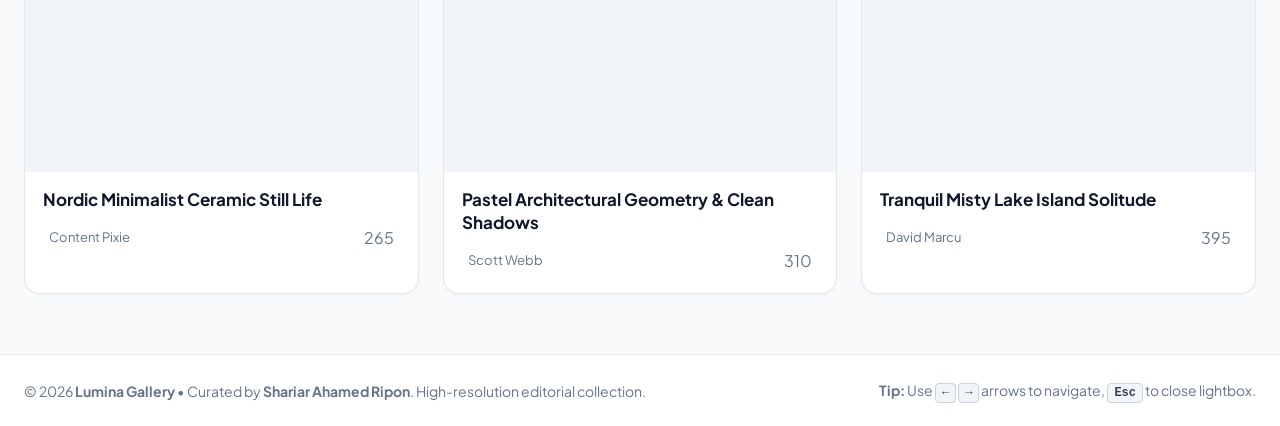
==== commit 45e6aa96: "feat: add custom SVG favicons to Task 01 Image Gallery and Task 02 Calculator" ====
--- a/Task-01_CodeAlpha_ImageGallery/index.html
+++ b/Task-01_CodeAlpha_ImageGallery/index.html
@@ -6,6 +6,9 @@
   <title>Lumina Gallery — Curated Visual Stories | CodeAlpha</title>
   <meta name="description" content="A human-crafted, responsive photography gallery featuring category filtering, instant search, and an interactive lightbox viewer.">
   
+  <!-- Favicon -->
+  <link rel="icon" type="image/svg+xml" href="favicon.svg">
+
   <!-- Google Fonts: Plus Jakarta Sans -->
   <link rel="preconnect" href="https://fonts.googleapis.com">
   <link rel="preconnect" href="https://fonts.gstatic.com" crossorigin>
